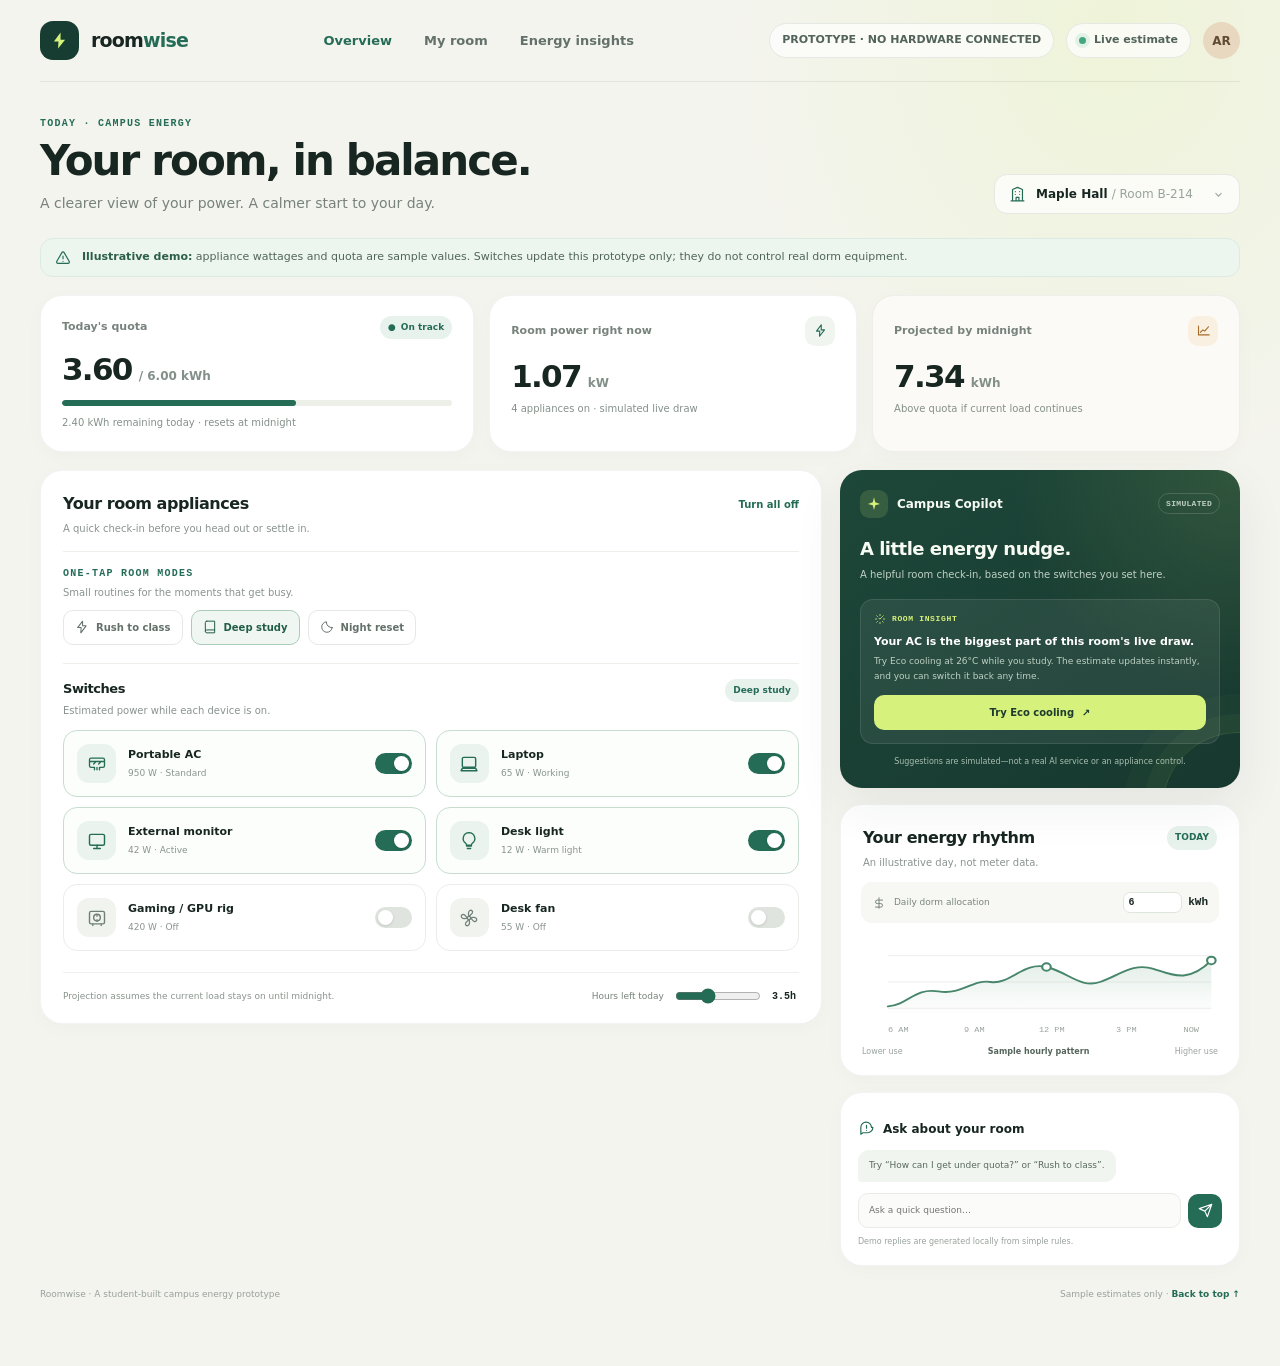
==== smart_campus.html @ ef207220 "Add Smart Campus energy prototype Co-authored-by: Copilot App <223556219+Copilot@users.noreply.githu" ====
<!doctype html>
<html lang="en">
<head>
  <meta charset="utf-8" />
  <meta name="viewport" content="width=device-width, initial-scale=1" />
  <meta name="theme-color" content="#f4f4ef" />
  <meta name="description" content="Smart Campus energy dashboard prototype for dorm power, student quotas, and rush-hour routines." />
  <title>Roomwise — Campus energy, made human</title>
  <style>
    :root {
      color-scheme: light;
      --paper: #f4f4ef;
      --surface: #fff;
      --ink: #182622;
      --muted: #74817b;
      --line: #e5e9e3;
      --green: #256c57;
      --green-dark: #173c32;
      --green-soft: #e8f2ed;
      --lime: #d7f27c;
      --amber: #c88135;
      --amber-soft: #fbf0df;
      --red: #c85348;
      --red-soft: #fbebe8;
      --blue: #477a9d;
      --shadow: 0 18px 50px rgba(27, 47, 39, .07);
      --radius: 22px;
      --font: Inter, "DM Sans", "Segoe UI", system-ui, sans-serif;
      --mono: "JetBrains Mono", "Cascadia Code", monospace;
    }

    * { box-sizing: border-box; }
    html { scroll-behavior: smooth; }
    body {
      margin: 0;
      background:
        radial-gradient(ellipse at 87% 2%, rgba(215, 242, 124, .2), transparent 25rem),
        var(--paper);
      color: var(--ink);
      font: 16px/1.5 var(--font);
      -webkit-font-smoothing: antialiased;
    }
    button, input { font: inherit; }
    button { color: inherit; }
    button:focus-visible, input:focus-visible, a:focus-visible {
      outline: 3px solid #78a98f;
      outline-offset: 3px;
    }
    .shell { max-width: 1440px; margin: auto; padding: 0 40px 64px; }
    .topbar {
      height: 82px;
      display: flex;
      align-items: center;
      justify-content: space-between;
      border-bottom: 1px solid rgba(24, 38, 34, .08);
    }
    .brand { display: flex; align-items: center; gap: 12px; text-decoration: none; color: inherit; }
    .brand-mark {
      width: 39px; height: 39px; display: grid; place-items: center;
      border-radius: 13px; color: var(--lime); background: var(--green-dark);
    }
    .brand-name { font-size: 19px; font-weight: 750; letter-spacing: -.8px; }
    .brand-name span { color: var(--green); }
    .nav-links { display: flex; gap: 32px; align-items: center; }
    .nav-links a {
      color: #64716b; text-decoration: none; font-size: 13px; font-weight: 650;
      transition: color .2s ease;
    }
    .nav-links a:hover, .nav-links a[aria-current="page"] { color: var(--green); }
    .top-actions { display: flex; align-items: center; gap: 12px; }
    .live-pill, .demo-pill {
      display: inline-flex; gap: 8px; align-items: center;
      border: 1px solid var(--line); background: rgba(255,255,255,.7);
      border-radius: 999px; padding: 8px 12px; color: #52635b;
      font-size: 11px; font-weight: 700;
    }
    .pulse { width: 7px; height: 7px; border-radius: 50%; background: #43a67e; box-shadow: 0 0 0 4px rgba(67,166,126,.13); }
    .avatar { display: grid; place-items: center; width: 37px; height: 37px; border-radius: 50%; background: #e8d8c0; color: #624a34; font-size: 12px; font-weight: 800; }

    .welcome {
      display: flex; justify-content: space-between; align-items: end;
      padding: 35px 0 24px; gap: 24px;
    }
    .eyebrow {
      margin: 0 0 8px; color: var(--green); font: 700 10px/1.3 var(--mono);
      letter-spacing: 1.25px; text-transform: uppercase;
    }
    h1 { margin: 0; font-size: clamp(29px, 3.3vw, 42px); line-height: 1.08; letter-spacing: -1.9px; font-weight: 720; }
    .welcome-copy { margin: 10px 0 0; color: #77827c; font-size: 14px; }
    .room-select {
      display: flex; align-items: center; gap: 10px;
      padding: 10px 14px; border: 1px solid var(--line); border-radius: 13px;
      background: rgba(255,255,255,.72); font-size: 12px; font-weight: 700;
    }
    .room-select svg { color: var(--green); }
    .room-select .chevron { color: #9aa49f; margin-left: 9px; }

    .notice {
      display: flex; align-items: center; gap: 11px;
      background: #edf5ef; border: 1px solid #dcebe1; border-radius: 13px;
      padding: 10px 14px; color: #50665a; font-size: 11px;
      margin-bottom: 18px;
    }
    .notice strong { color: #2b5f49; }
    .notice svg { flex: 0 0 auto; color: var(--green); }

    .metric-grid {
      display: grid; grid-template-columns: 1.18fr 1fr 1fr; gap: 15px;
      margin-bottom: 18px;
    }
    .metric {
      min-height: 157px; position: relative; overflow: hidden;
      background: var(--surface); border: 1px solid rgba(26, 48, 39, .055);
      border-radius: var(--radius); padding: 20px 21px; box-shadow: 0 4px 20px rgba(25,49,39,.025);
    }
    .metric-top { display: flex; justify-content: space-between; align-items: center; gap: 12px; }
    .metric-label { color: #78837d; font-size: 11px; font-weight: 650; }
    .metric-icon { width: 30px; height: 30px; display: grid; place-items: center; border-radius: 10px; background: #f0f5ef; color: var(--green); }
    .metric-main { display: flex; align-items: baseline; gap: 7px; margin-top: 15px; }
    .metric-value { font-size: 31px; font-weight: 720; letter-spacing: -1.7px; line-height: 1; }
    .metric-unit { color: #839089; font-size: 12px; font-weight: 600; }
    .metric-note { margin: 9px 0 0; color: #849089; font-size: 10px; }
    .budget-track { height: 6px; background: #edf0e9; border-radius: 99px; overflow: hidden; margin-top: 15px; }
    .budget-fill { height: 100%; width: 60%; background: var(--green); border-radius: inherit; transition: width .45s ease, background .3s ease; }
    .metric.is-warning .budget-fill { background: var(--amber); }
    .metric.is-danger .budget-fill { background: var(--red); }
    .metric-tag {
      display: inline-flex; align-items: center; gap: 5px;
      border-radius: 999px; padding: 5px 8px; font-size: 9px; font-weight: 750;
      color: var(--green); background: var(--green-soft);
    }
    .metric-tag.warning { color: #966125; background: var(--amber-soft); }
    .metric-tag.danger { color: #a7473d; background: var(--red-soft); }
    .metric-projection { background: #fbfaf6; }
    .metric-projection .metric-icon { color: #a66c27; background: #f9f0e2; }

    .dashboard-grid { display: grid; grid-template-columns: minmax(0, 1.72fr) minmax(310px, .88fr); gap: 18px; align-items: start; }
    .panel {
      background: var(--surface); border: 1px solid rgba(26,48,39,.055);
      border-radius: var(--radius); box-shadow: 0 4px 20px rgba(25,49,39,.025);
    }
    .panel-head { display: flex; justify-content: space-between; align-items: flex-start; gap: 18px; padding: 21px 22px 15px; }
    .panel-title { margin: 0; font-size: 16px; font-weight: 720; letter-spacing: -.45px; }
    .panel-subtitle { margin: 5px 0 0; color: #89938e; font-size: 10px; }
    .text-button {
      background: transparent; border: 0; color: var(--green); font-size: 10px;
      font-weight: 750; cursor: pointer; padding: 5px 0;
    }
    .section-rule { height: 1px; margin: 0 22px; background: #eef0ec; }

    .mode-row { display: flex; gap: 8px; overflow-x: auto; padding: 0 22px 18px; scrollbar-width: thin; }
    .mode-button {
      flex: 0 0 auto; display: inline-flex; align-items: center; gap: 7px;
      border: 1px solid var(--line); background: #fff; border-radius: 10px;
      padding: 9px 11px; color: #64716b; font-size: 10px; font-weight: 700;
      cursor: pointer; transition: .2s ease;
    }
    .mode-button:hover { border-color: #b7d1c1; color: var(--green); transform: translateY(-1px); }
    .mode-button[aria-pressed="true"] { border-color: #a9cbb8; background: #f0f7f2; color: #225d47; }
    .mode-button svg { color: currentColor; }
    .device-list { display: grid; grid-template-columns: repeat(2, minmax(0,1fr)); gap: 10px; padding: 0 22px 21px; }
    .device {
      min-width: 0; display: flex; align-items: center; gap: 12px;
      border: 1px solid #eaede8; border-radius: 14px; background: #fff;
      padding: 13px; transition: border-color .2s ease, background .2s ease;
    }
    .device[data-on="true"] { border-color: #c8ddd0; background: #fcfefb; }
    .device-icon {
      width: 39px; height: 39px; flex: 0 0 auto; display: grid; place-items: center;
      color: #708079; background: #f1f3ef; border-radius: 12px;
    }
    .device[data-on="true"] .device-icon { color: var(--green); background: #eaf3ed; }
    .device-copy { min-width: 0; flex: 1; }
    .device-name { display: block; overflow: hidden; text-overflow: ellipsis; white-space: nowrap; font-size: 11px; font-weight: 730; }
    .device-meta { display: block; margin-top: 4px; color: #8a948e; font-size: 9px; }
    .switch {
      width: 37px; height: 21px; position: relative; flex: 0 0 auto;
      border: 0; border-radius: 99px; background: #dfe4df; cursor: pointer;
      transition: background .2s ease;
    }
    .switch::after {
      content: ""; position: absolute; width: 15px; height: 15px; top: 3px; left: 3px;
      border-radius: 50%; background: white; box-shadow: 0 1px 3px #0002;
      transition: transform .2s ease;
    }
    .switch[aria-checked="true"] { background: var(--green); }
    .switch[aria-checked="true"]::after { transform: translateX(16px); }
    .switch:focus-visible { outline-offset: 4px; }
    .control-foot {
      display: flex; justify-content: space-between; align-items: center; gap: 15px;
      margin: 0 22px; padding: 13px 0 17px; border-top: 1px solid #eef0ec;
    }
    .control-foot p { margin: 0; color: #8a948e; font-size: 9px; }
    .remaining-control { display: flex; align-items: center; gap: 9px; white-space: nowrap; }
    .remaining-control label { color: #76827b; font-size: 9px; }
    input[type="range"] { width: 86px; accent-color: var(--green); }
    .hours-value { width: 27px; color: var(--ink); font: 700 10px var(--mono); }

    .side-stack { display: grid; gap: 16px; }
    .copilot {
      position: relative; overflow: hidden; padding: 20px;
      color: #f7fbf4; background:
        radial-gradient(circle at 100% 0%, rgba(215,242,124,.12), transparent 45%),
        linear-gradient(145deg, #1d4739, #17382f);
      border-radius: var(--radius); box-shadow: var(--shadow);
    }
    .copilot::after {
      content: ""; position: absolute; width: 150px; height: 150px; right: -74px; bottom: -96px;
      border: 1px solid rgba(215,242,124,.15); border-radius: 50%;
      box-shadow: 0 0 0 18px rgba(215,242,124,.035), 0 0 0 38px rgba(215,242,124,.025);
      pointer-events: none;
    }
    .copilot-top { display: flex; align-items: center; justify-content: space-between; gap: 12px; }
    .copilot-brand { display: flex; align-items: center; gap: 9px; font-size: 12px; font-weight: 750; }
    .copilot-star { width: 28px; height: 28px; display: grid; place-items: center; border-radius: 9px; background: rgba(215,242,124,.14); color: var(--lime); }
    .sim-tag { padding: 5px 7px; border: 1px solid rgba(255,255,255,.15); border-radius: 999px; color: #c0d0c4; font: 650 8px var(--mono); letter-spacing: .3px; }
    .copilot h2 { margin: 20px 0 7px; font-size: 18px; line-height: 1.25; letter-spacing: -.5px; }
    .copilot-copy { margin: 0; color: #c1d0c6; font-size: 10px; line-height: 1.65; }
    .insight-card {
      position: relative; margin-top: 15px; padding: 13px;
      border: 1px solid rgba(255,255,255,.1); border-radius: 13px;
      background: rgba(255,255,255,.065);
    }
    .insight-label { display: flex; align-items: center; gap: 6px; color: var(--lime); font: 700 8px var(--mono); letter-spacing: .65px; text-transform: uppercase; }
    .insight-card h3 { margin: 9px 0 5px; color: #fff; font-size: 11px; line-height: 1.4; }
    .insight-card p { margin: 0; color: #bed0c4; font-size: 9px; line-height: 1.6; }
    .apply-button {
      width: 100%; display: flex; justify-content: center; align-items: center; gap: 8px;
      margin-top: 12px; padding: 10px 12px; border: 0; border-radius: 10px;
      background: var(--lime); color: #1d3b2e; font-size: 10px; font-weight: 800;
      cursor: pointer; transition: transform .2s ease, background .2s ease;
    }
    .apply-button:hover { transform: translateY(-1px); background: #e2fb91; }
    .apply-button:disabled { cursor: default; opacity: .7; transform: none; }
    .copilot-foot { margin: 12px 0 0; color: #a8beb0; font-size: 8px; text-align: center; }

    .quota-panel { padding-bottom: 17px; }
    .quota-head { padding-bottom: 12px; }
    .quota-set {
      display: flex; align-items: center; gap: 8px;
      margin: 0 20px 14px; padding: 10px 11px; border-radius: 11px;
      background: #f7f8f4; color: #78847d; font-size: 9px;
    }
    .quota-set strong { margin-left: auto; color: var(--ink); font: 700 11px var(--mono); }
    .quota-set input { width: 59px; border: 1px solid #dfe6dc; border-radius: 7px; padding: 4px 5px; font: 700 10px var(--mono); color: var(--ink); }
    .chart-wrap { padding: 0 17px; }
    .chart {
      width: 100%; height: 105px; display: block; overflow: visible;
    }
    .chart-label { fill: #98a29c; font: 8px var(--mono); }
    .chart-grid { stroke: #edf0eb; stroke-width: 1; }
    .chart-area { fill: url(#areaFill); }
    .chart-line { fill: none; stroke: #47866b; stroke-width: 2; stroke-linecap: round; stroke-linejoin: round; }
    .chart-point { fill: #fff; stroke: #47866b; stroke-width: 2; }
    .chart-caption { display: flex; justify-content: space-between; padding: 4px 4px 0; color: #9aa39e; font-size: 8px; }
    .chart-caption strong { color: #56665d; font-weight: 700; }

    .copilot-chat { padding: 17px; }
    .chat-title { display: flex; align-items: center; gap: 8px; margin-bottom: 12px; font-size: 12px; font-weight: 730; }
    .chat-title svg { color: var(--green); }
    .chat-log { display: grid; gap: 8px; max-height: 150px; overflow-y: auto; }
    .chat-message { max-width: 92%; padding: 9px 11px; border-radius: 11px; font-size: 9px; line-height: 1.55; }
    .chat-message.assistant { justify-self: start; color: #586860; background: #f1f5ef; border-bottom-left-radius: 4px; }
    .chat-message.user { justify-self: end; color: #fff; background: #356e59; border-bottom-right-radius: 4px; }
    .chat-form { display: flex; align-items: center; gap: 7px; margin-top: 11px; }
    .chat-form input {
      width: 100%; min-width: 0; border: 1px solid #e8ece6; border-radius: 10px;
      padding: 10px; background: #fbfcfa; color: var(--ink); font-size: 9px;
    }
    .chat-form button {
      width: 34px; height: 34px; flex: 0 0 auto; display: grid; place-items: center;
      border: 0; border-radius: 10px; color: #fff; background: var(--green); cursor: pointer;
    }
    .chat-disclaimer { margin: 8px 0 0; color: #98a29b; font-size: 8px; }
    .toast {
      position: fixed; z-index: 20; left: 50%; bottom: 24px; transform: translate(-50%, 18px);
      padding: 11px 16px; border: 1px solid rgba(255,255,255,.12); border-radius: 12px;
      color: #fff; background: #1d3f33; box-shadow: var(--shadow); font-size: 11px;
      opacity: 0; pointer-events: none; transition: .25s ease;
    }
    .toast.show { transform: translate(-50%, 0); opacity: 1; }
    .sr-only { position: absolute; width: 1px; height: 1px; padding: 0; margin: -1px; overflow: hidden; clip: rect(0,0,0,0); white-space: nowrap; border: 0; }
    footer { display: flex; justify-content: space-between; gap: 16px; margin-top: 22px; color: #98a19b; font-size: 9px; }
    footer a { color: var(--green); font-weight: 700; text-decoration: none; }

    @media (max-width: 1000px) {
      .shell { padding: 0 24px 48px; }
      .dashboard-grid { grid-template-columns: minmax(0,1.3fr) minmax(290px,.9fr); }
      .device-list { grid-template-columns: 1fr; }
    }
    @media (max-width: 760px) {
      .shell { padding: 0 16px 36px; }
      .topbar { height: 68px; }
      .nav-links { display: none; }
      .demo-pill { display: none; }
      .welcome { align-items: flex-start; flex-direction: column; padding: 27px 0 20px; }
      h1 { font-size: 33px; }
      .metric-grid { grid-template-columns: 1fr 1fr; gap: 10px; }
      .metric { min-height: 137px; padding: 16px; border-radius: 17px; }
      .metric:first-child { grid-column: 1 / -1; }
      .dashboard-grid { grid-template-columns: 1fr; }
      .device-list { grid-template-columns: repeat(2, minmax(0,1fr)); padding: 0 15px 16px; }
      .panel-head { padding: 18px 16px 12px; }
      .mode-row { padding: 0 15px 15px; }
      .section-rule { margin: 0 16px; }
      .control-foot { margin: 0 16px; align-items: flex-start; flex-direction: column; }
      .copilot { padding: 18px; }
    }
    @media (max-width: 410px) {
      .device-list { grid-template-columns: 1fr; }
      .metric-value { font-size: 28px; }
      .top-actions { gap: 8px; }
      .live-pill { padding: 7px 9px; font-size: 9px; }
    }
    @media (prefers-reduced-motion: reduce) {
      *, *::before, *::after { scroll-behavior: auto !important; animation-duration: .01ms !important; transition-duration: .01ms !important; }
    }
  </style>
</head>
<body>
  <div class="shell">
    <header class="topbar">
      <a class="brand" href="#overview" aria-label="Roomwise home">
        <span class="brand-mark" aria-hidden="true">
          <svg width="21" height="21" viewBox="0 0 24 24" fill="none"><path d="M13.2 2.8 5.6 13h5.2l-.4 8.2L18.4 11h-5.2l0-8.2Z" fill="currentColor"/></svg>
        </span>
        <span class="brand-name">room<span>wise</span></span>
      </a>
      <nav class="nav-links" aria-label="Main navigation">
        <a href="#overview" aria-current="page">Overview</a>
        <a href="#appliances">My room</a>
        <a href="#insights">Energy insights</a>
      </nav>
      <div class="top-actions">
        <span class="demo-pill">PROTOTYPE · NO HARDWARE CONNECTED</span>
        <span class="live-pill"><span class="pulse" aria-hidden="true"></span> Live estimate</span>
        <span class="avatar" aria-label="Arindam Ruidas">AR</span>
      </div>
    </header>

    <main id="overview">
      <section class="welcome" aria-labelledby="welcome-title">
        <div>
          <p class="eyebrow"><span id="currentDate">TODAY</span> · CAMPUS ENERGY</p>
          <h1 id="welcome-title">Your room, in balance.</h1>
          <p class="welcome-copy">A clearer view of your power. A calmer start to your day.</p>
        </div>
        <div class="room-select" aria-label="Selected room: Maple Hall, room B-214">
          <svg width="17" height="17" viewBox="0 0 24 24" fill="none" aria-hidden="true"><path d="M3 21h18M5 21V5l7-3 7 3v16M9 8h.01M15 8h.01M9 12h.01M15 12h.01M10 21v-5h4v5" stroke="currentColor" stroke-width="1.7" stroke-linecap="round" stroke-linejoin="round"/></svg>
          <span>Maple Hall <span style="color:#99a39d;font-weight:500">/ Room B-214</span></span>
          <svg class="chevron" width="13" height="13" viewBox="0 0 24 24" fill="none" aria-hidden="true"><path d="m7 10 5 5 5-5" stroke="currentColor" stroke-width="2" stroke-linecap="round"/></svg>
        </div>
      </section>

      <div class="notice" role="note">
        <svg width="16" height="16" viewBox="0 0 24 24" fill="none" aria-hidden="true"><path d="M12 9v4m0 4h.01M10.3 3.9 2.6 17.2A2 2 0 0 0 4.3 20h15.4a2 2 0 0 0 1.7-2.8L13.7 3.9a2 2 0 0 0-3.4 0Z" stroke="currentColor" stroke-width="1.8" stroke-linecap="round" stroke-linejoin="round"/></svg>
        <span><strong>Illustrative demo:</strong> appliance wattages and quota are sample values. Switches update this prototype only; they do not control real dorm equipment.</span>
      </div>

      <section class="metric-grid" aria-label="Today's energy summary">
        <article class="metric" id="budgetMetric">
          <div class="metric-top">
            <span class="metric-label">Today's quota</span>
            <span class="metric-tag" id="quotaStatus"><span aria-hidden="true">●</span> On track</span>
          </div>
          <div class="metric-main">
            <span class="metric-value" id="usedValue">3.60</span>
            <span class="metric-unit">/ <span id="quotaValue">6.00</span> kWh</span>
          </div>
          <div class="budget-track" role="progressbar" id="budgetProgress" aria-label="Daily quota used" aria-valuemin="0" aria-valuemax="100" aria-valuenow="60">
            <div class="budget-fill" id="budgetFill"></div>
          </div>
          <p class="metric-note"><span id="remainingValue">2.40</span> kWh remaining today · resets at midnight</p>
        </article>
        <article class="metric">
          <div class="metric-top">
            <span class="metric-label">Room power right now</span>
            <span class="metric-icon" aria-hidden="true"><svg width="15" height="15" viewBox="0 0 24 24" fill="none"><path d="M13.2 2.8 5.6 13h5.2l-.4 8.2L18.4 11h-5.2l0-8.2Z" stroke="currentColor" stroke-width="1.8" stroke-linejoin="round"/></svg></span>
          </div>
          <div class="metric-main"><span class="metric-value" id="liveValue">1.07</span><span class="metric-unit">kW</span></div>
          <p class="metric-note"><span id="activeCount">4</span> appliances on · simulated live draw</p>
        </article>
        <article class="metric metric-projection">
          <div class="metric-top">
            <span class="metric-label">Projected by midnight</span>
            <span class="metric-icon" aria-hidden="true"><svg width="15" height="15" viewBox="0 0 24 24" fill="none"><path d="M4 19V5m0 14h17M7 15l4-4 3 2 6-7" stroke="currentColor" stroke-width="1.8" stroke-linecap="round" stroke-linejoin="round"/></svg></span>
          </div>
          <div class="metric-main"><span class="metric-value" id="projectedValue">7.34</span><span class="metric-unit">kWh</span></div>
          <p class="metric-note"><span id="projectionMessage">Above quota if current load continues</span></p>
        </article>
      </section>

      <div class="dashboard-grid">
        <section class="panel" id="appliances" aria-labelledby="appliances-title">
          <div class="panel-head">
            <div>
              <h2 class="panel-title" id="appliances-title">Your room appliances</h2>
              <p class="panel-subtitle">A quick check-in before you head out or settle in.</p>
            </div>
            <button class="text-button" id="allOffButton" type="button">Turn all off</button>
          </div>
          <div class="section-rule"></div>
          <div class="panel-head" style="padding-top:15px;padding-bottom:10px">
            <div>
              <p class="eyebrow" style="margin:0">ONE-TAP ROOM MODES</p>
              <p class="panel-subtitle">Small routines for the moments that get busy.</p>
            </div>
          </div>
          <div class="mode-row" role="group" aria-label="Room energy modes">
            <button class="mode-button" type="button" data-mode="rush" aria-pressed="false">
              <svg width="14" height="14" viewBox="0 0 24 24" fill="none" aria-hidden="true"><path d="M13 2 4.5 13h6l-.5 9 9-12h-6l0-8Z" stroke="currentColor" stroke-width="1.8" stroke-linejoin="round"/></svg>
              Rush to class
            </button>
            <button class="mode-button" type="button" data-mode="study" aria-pressed="true">
              <svg width="14" height="14" viewBox="0 0 24 24" fill="none" aria-hidden="true"><path d="M4 19.5A2.5 2.5 0 0 1 6.5 17H20M6.5 2H20v20H6.5A2.5 2.5 0 0 1 4 19.5v-15A2.5 2.5 0 0 1 6.5 2Z" stroke="currentColor" stroke-width="1.7" stroke-linecap="round" stroke-linejoin="round"/></svg>
              Deep study
            </button>
            <button class="mode-button" type="button" data-mode="night" aria-pressed="false">
              <svg width="14" height="14" viewBox="0 0 24 24" fill="none" aria-hidden="true"><path d="M20.9 13A9 9 0 0 1 11 3.1 9 9 0 1 0 20.9 13Z" stroke="currentColor" stroke-width="1.7" stroke-linecap="round" stroke-linejoin="round"/></svg>
              Night reset
            </button>
          </div>
          <div class="section-rule"></div>
          <div class="panel-head" style="padding-top:15px;padding-bottom:12px">
            <div>
              <h3 class="panel-title" style="font-size:13px">Switches</h3>
              <p class="panel-subtitle">Estimated power while each device is on.</p>
            </div>
            <span class="metric-tag" id="modeStatus">Deep study</span>
          </div>
          <div class="device-list" id="deviceList" aria-label="Room appliance switches">
            <article class="device" data-device="ac" data-on="true">
              <span class="device-icon" aria-hidden="true"><svg width="20" height="20" viewBox="0 0 24 24" fill="none"><path d="M3 9h18M5 5h14a2 2 0 0 1 2 2v7a2 2 0 0 1-2 2h-4v3M5 5a2 2 0 0 0-2 2v7a2 2 0 0 0 2 2h4v3m3-3v3m-4-7 2-2m4 2 2-2" stroke="currentColor" stroke-width="1.6" stroke-linecap="round" stroke-linejoin="round"/></svg></span>
              <span class="device-copy"><span class="device-name">Portable AC</span><span class="device-meta"><span class="device-watts">950</span> W · <span class="device-setting">Standard</span></span></span>
              <button class="switch" type="button" role="switch" aria-checked="true" aria-label="Portable AC"></button>
            </article>
            <article class="device" data-device="laptop" data-on="true">
              <span class="device-icon" aria-hidden="true"><svg width="20" height="20" viewBox="0 0 24 24" fill="none"><rect x="4" y="4" width="16" height="12" rx="1.7" stroke="currentColor" stroke-width="1.7"/><path d="M2.5 20h19l-1.6-3H4.1l-1.6 3Z" stroke="currentColor" stroke-width="1.7" stroke-linejoin="round"/></svg></span>
              <span class="device-copy"><span class="device-name">Laptop</span><span class="device-meta"><span class="device-watts">65</span> W · Working</span></span>
              <button class="switch" type="button" role="switch" aria-checked="true" aria-label="Laptop"></button>
            </article>
            <article class="device" data-device="monitor" data-on="true">
              <span class="device-icon" aria-hidden="true"><svg width="20" height="20" viewBox="0 0 24 24" fill="none"><rect x="3" y="4" width="18" height="13" rx="1.8" stroke="currentColor" stroke-width="1.7"/><path d="M8 21h8m-4-4v4" stroke="currentColor" stroke-width="1.7" stroke-linecap="round"/></svg></span>
              <span class="device-copy"><span class="device-name">External monitor</span><span class="device-meta"><span class="device-watts">42</span> W · Active</span></span>
              <button class="switch" type="button" role="switch" aria-checked="true" aria-label="External monitor"></button>
            </article>
            <article class="device" data-device="lamp" data-on="true">
              <span class="device-icon" aria-hidden="true"><svg width="20" height="20" viewBox="0 0 24 24" fill="none"><path d="M9 18h6m-5 3h4m-2-19a7 7 0 0 0-4 12.7c.7.5 1 1.2 1 2.3h6c0-1.1.3-1.8 1-2.3A7 7 0 0 0 12 2Z" stroke="currentColor" stroke-width="1.6" stroke-linecap="round" stroke-linejoin="round"/></svg></span>
              <span class="device-copy"><span class="device-name">Desk light</span><span class="device-meta"><span class="device-watts">12</span> W · Warm light</span></span>
              <button class="switch" type="button" role="switch" aria-checked="true" aria-label="Desk light"></button>
            </article>
            <article class="device" data-device="gpu" data-on="false">
              <span class="device-icon" aria-hidden="true"><svg width="20" height="20" viewBox="0 0 24 24" fill="none"><rect x="3" y="4" width="18" height="15" rx="2" stroke="currentColor" stroke-width="1.7"/><circle cx="12" cy="11.5" r="4" stroke="currentColor" stroke-width="1.7"/><path d="M7 19v2m10-2v2m-5-13v2m0 4v2" stroke="currentColor" stroke-width="1.6" stroke-linecap="round"/></svg></span>
              <span class="device-copy"><span class="device-name">Gaming / GPU rig</span><span class="device-meta"><span class="device-watts">420</span> W · Standby</span></span>
              <button class="switch" type="button" role="switch" aria-checked="false" aria-label="Gaming and GPU rig"></button>
            </article>
            <article class="device" data-device="fan" data-on="false">
              <span class="device-icon" aria-hidden="true"><svg width="20" height="20" viewBox="0 0 24 24" fill="none"><circle cx="12" cy="12" r="2" stroke="currentColor" stroke-width="1.6"/><path d="M12 10c-1-2-1-6 1-7 2-1 4 1 3 3-1 2-3 3-4 4Zm2 2c2-1 6-1 7 1 1 2-1 4-3 3-2-1-3-3-4-4Zm-2 2c1 2 1 6-1 7-2 1-4-1-3-3 1-2 3-3 4-4Zm-2-2c-2 1-6 1-7-1-1-2 1-4 3-3 2 1 3 3 4 4Z" stroke="currentColor" stroke-width="1.5" stroke-linejoin="round"/></svg></span>
              <span class="device-copy"><span class="device-name">Desk fan</span><span class="device-meta"><span class="device-watts">55</span> W · Off</span></span>
              <button class="switch" type="button" role="switch" aria-checked="false" aria-label="Desk fan"></button>
            </article>
          </div>
          <div class="control-foot">
            <p>Projection assumes the current load stays on until midnight.</p>
            <div class="remaining-control">
              <label for="hoursLeft">Hours left today</label>
              <input id="hoursLeft" type="range" min="1" max="8" step=".5" value="3.5" />
              <span class="hours-value"><span id="hoursValue">3.5</span>h</span>
            </div>
          </div>
        </section>

        <aside class="side-stack" id="insights" aria-label="Energy insights and campus copilot">
          <section class="copilot" aria-labelledby="copilot-title">
            <div class="copilot-top">
              <div class="copilot-brand"><span class="copilot-star" aria-hidden="true"><svg width="16" height="16" viewBox="0 0 24 24" fill="none"><path d="m12 2 1.8 7.2L21 12l-7.2 1.8L12 21l-1.8-7.2L3 12l7.2-2.8L12 2Z" fill="currentColor"/></svg></span> Campus Copilot</div>
              <span class="sim-tag">SIMULATED</span>
            </div>
            <h2 id="copilot-title">A little energy nudge.</h2>
            <p class="copilot-copy">A helpful room check-in, based on the switches you set here.</p>
            <div class="insight-card" aria-live="polite">
              <span class="insight-label"><svg width="12" height="12" viewBox="0 0 24 24" fill="none" aria-hidden="true"><path d="M12 3v2m0 14v2m9-9h-2M5 12H3m15.4-6.4-1.4 1.4M7 17l-1.4 1.4m12.8 0L17 17M7 7 5.6 5.6M15 9l-3 3-2-1" stroke="currentColor" stroke-width="1.7" stroke-linecap="round" stroke-linejoin="round"/></svg> ROOM INSIGHT</span>
              <h3 id="insightTitle">Your AC is the biggest part of this room's live draw.</h3>
              <p id="insightCopy">Try Eco cooling at 26°C while you study. The estimate updates instantly, and you can switch it back any time.</p>
              <button class="apply-button" id="ecoButton" type="button">
                Try Eco cooling <span aria-hidden="true">↗</span>
              </button>
            </div>
            <p class="copilot-foot">Suggestions are simulated—not a real AI service or an appliance control.</p>
          </section>

          <section class="panel quota-panel" aria-labelledby="quota-title">
            <div class="panel-head quota-head">
              <div>
                <h2 class="panel-title" id="quota-title">Your energy rhythm</h2>
                <p class="panel-subtitle">An illustrative day, not meter data.</p>
              </div>
              <span class="metric-tag">TODAY</span>
            </div>
            <div class="quota-set">
              <svg width="14" height="14" viewBox="0 0 24 24" fill="none" aria-hidden="true"><path d="M12 3v18m6-14H9a3 3 0 1 0 0 6h6a3 3 0 1 1 0 6H6" stroke="currentColor" stroke-width="1.7" stroke-linecap="round"/></svg>
              Daily dorm allocation
              <strong><input id="quotaInput" aria-label="Daily quota in kilowatt hours" type="number" min="1" max="30" step=".5" value="6" /> kWh</strong>
            </div>
            <div class="chart-wrap">
              <svg class="chart" viewBox="0 0 340 112" role="img" aria-labelledby="chartTitle chartDesc" preserveAspectRatio="none">
                <title id="chartTitle">Illustrative energy use throughout today</title>
                <desc id="chartDesc">A sample line chart of hourly campus room energy use.</desc>
                <defs><linearGradient id="areaFill" x1="0" x2="0" y1="0" y2="1"><stop offset="0" stop-color="#73a88a" stop-opacity=".2"/><stop offset="1" stop-color="#73a88a" stop-opacity="0"/></linearGradient></defs>
                <path class="chart-grid" d="M28 20H330M28 48H330M28 76H330" />
                <path class="chart-area" d="M28 74 C48 72 52 54 75 58 S106 45 124 48 S155 26 176 32 S208 55 226 48 S257 27 276 34 S309 49 330 25 V82 H28Z" />
                <path class="chart-line" d="M28 74 C48 72 52 54 75 58 S106 45 124 48 S155 26 176 32 S208 55 226 48 S257 27 276 34 S309 49 330 25" />
                <circle class="chart-point" cx="176" cy="32" r="4"/><circle class="chart-point" cx="330" cy="25" r="4"/>
                <text class="chart-label" x="28" y="101">6 AM</text><text class="chart-label" x="99" y="101">9 AM</text><text class="chart-label" x="169" y="101">12 PM</text><text class="chart-label" x="241" y="101">3 PM</text><text class="chart-label" x="304" y="101">NOW</text>
              </svg>
              <div class="chart-caption"><span>Lower use</span><strong>Sample hourly pattern</strong><span>Higher use</span></div>
            </div>
          </section>

          <section class="panel copilot-chat" aria-labelledby="chat-title">
            <h2 class="chat-title" id="chat-title">
              <svg width="17" height="17" viewBox="0 0 24 24" fill="none" aria-hidden="true"><path d="M20 11.5a7.5 7.5 0 0 1-7.5 7.5H6l-3 2v-9.5a7.5 7.5 0 1 1 15 0Zm-9-3v4m0 3h.01" transform="translate(1 -1)" stroke="currentColor" stroke-width="1.7" stroke-linecap="round" stroke-linejoin="round"/></svg>
              Ask about your room
            </h2>
            <div class="chat-log" id="chatLog" aria-live="polite" aria-label="Copilot conversation">
              <div class="chat-message assistant">Try “How can I get under quota?” or “Rush to class”.</div>
            </div>
            <form class="chat-form" id="chatForm">
              <label class="sr-only" for="chatInput">Ask a question about room energy</label>
              <input id="chatInput" type="text" maxlength="160" placeholder="Ask a quick question…" autocomplete="off" />
              <button type="submit" aria-label="Send question"><svg width="15" height="15" viewBox="0 0 24 24" fill="none" aria-hidden="true"><path d="m22 2-7 20-4-9-9-4 20-7ZM22 2 11 13" stroke="currentColor" stroke-width="1.8" stroke-linecap="round" stroke-linejoin="round"/></svg></button>
            </form>
            <p class="chat-disclaimer">Demo replies are generated locally from simple rules.</p>
          </section>
        </aside>
      </div>
    </main>
    <footer>
      <span>Roomwise · A student-built campus energy prototype</span>
      <span>Sample estimates only · <a href="#overview">Back to top ↑</a></span>
    </footer>
  </div>
  <div class="toast" id="toast" role="status" aria-live="polite"></div>

  <script>
    (() => {
      "use strict";

      const devices = {
        ac: { watts: 950, ecoWatts: 550, on: true, setting: "Standard", label: "Portable AC" },
        laptop: { watts: 65, on: true, label: "Laptop" },
        monitor: { watts: 42, on: true, label: "External monitor" },
        lamp: { watts: 12, on: true, label: "Desk light" },
        gpu: { watts: 420, on: false, label: "Gaming / GPU rig" },
        fan: { watts: 55, on: false, label: "Desk fan" }
      };
      const usedToday = 3.6;
      const $ = (selector) => document.querySelector(selector);
      const deviceElements = [...document.querySelectorAll(".device")];
      const modeButtons = [...document.querySelectorAll("[data-mode]")];
      const hoursSlider = $("#hoursLeft");
      const quotaInput = $("#quotaInput");
      let ecoMode = false;
      let activeMode = "study";
      let toastTimer;

      const format = (number) => number.toFixed(2);
      const liveWatts = () => Object.values(devices).reduce(
        (sum, device) => sum + (device.on ? (device.ecoWatts && ecoMode ? device.ecoWatts : device.watts) : 0),
        0
      );

      function announce(message) {
        const toast = $("#toast");
        toast.textContent = message;
        toast.classList.add("show");
        clearTimeout(toastTimer);
        toastTimer = setTimeout(() => toast.classList.remove("show"), 2300);
      }

      function updateInsight(loadWatts, quota, projected) {
        const ac = devices.ac;
        const highest = Object.values(devices)
          .filter((device) => device.on)
          .sort((a, b) => b.watts - a.watts)[0];
        const title = $("#insightTitle");
        const copy = $("#insightCopy");
        const button = $("#ecoButton");
        if (ac.on && !ecoMode) {
          title.textContent = "Your AC is the biggest part of this room's live draw.";
          copy.textContent = "Try Eco cooling at 26°C while you study. The estimate updates instantly, and you can switch it back any time.";
          button.hidden = false;
          button.disabled = false;
          button.innerHTML = 'Try Eco cooling <span aria-hidden="true">↗</span>';
        } else if (projected > quota) {
          title.textContent = "Your forecast is above today's sample allocation.";
          copy.textContent = highest
            ? `${highest.label} is using the most power right now. Try a room mode or switch off anything you're not using.`
            : "Your past usage is already above the sample allocation. The switches can reduce new use, but can't undo energy already used.";
          button.hidden = false;
          button.disabled = false;
          button.innerHTML = 'Try Rush to class <span aria-hidden="true">↗</span>';
        } else {
          title.textContent = "Your room forecast is within today's sample allocation.";
          copy.textContent = "Nice balance. Check in before you leave, and switch off anything you won't need.";
          button.hidden = false;
          button.disabled = false;
          button.innerHTML = 'Set Rush to class <span aria-hidden="true">↗</span>';
        }
        $("#projectionMessage").textContent = projected > quota
          ? "Above quota if current load continues"
          : "Within today's sample quota";
      }

      function updateDashboard() {
        const quota = Math.min(30, Math.max(1, Number(quotaInput.value) || 6));
        const watts = liveWatts();
        const loadKw = watts / 1000;
        const hours = Number(hoursSlider.value);
        const projected = usedToday + loadKw * hours;
        const percent = (usedToday / quota) * 100;
        const fill = $("#budgetFill");
        const metric = $("#budgetMetric");
        const status = $("#quotaStatus");
        const usedPercent = Math.min(100, percent);

        $("#usedValue").textContent = format(usedToday);
        $("#quotaValue").textContent = format(quota);
        $("#remainingValue").textContent = format(Math.max(0, quota - usedToday));
        $("#liveValue").textContent = (loadKw).toFixed(2);
        $("#activeCount").textContent = Object.values(devices).filter((device) => device.on).length;
        $("#projectedValue").textContent = format(projected);
        $("#hoursValue").textContent = hours.toFixed(1);
        fill.style.width = `${usedPercent}%`;
        $("#budgetProgress").setAttribute("aria-valuenow", format(usedToday));
        $("#budgetProgress").setAttribute("aria-valuemax", format(quota));
        metric.classList.toggle("is-warning", percent >= 75 && percent < 95);
        metric.classList.toggle("is-danger", percent >= 95);
        status.className = "metric-tag" + (percent >= 95 ? " danger" : percent >= 75 ? " warning" : "");
        status.innerHTML = percent >= 95
          ? '<span aria-hidden="true">●</span> Nearly used'
          : percent >= 75
            ? '<span aria-hidden="true">●</span> Watch usage'
            : '<span aria-hidden="true">●</span> On track';

        for (const element of deviceElements) {
          const key = element.dataset.device;
          const device = devices[key];
          const wattsElement = element.querySelector(".device-watts");
          const settingElement = element.querySelector(".device-setting");
          const switchButton = element.querySelector(".switch");
          element.dataset.on = String(device.on);
          switchButton.setAttribute("aria-checked", String(device.on));
          const currentWatts = device.ecoWatts && ecoMode ? device.ecoWatts : device.watts;
          wattsElement.textContent = currentWatts;
          const meta = element.querySelector(".device-meta");
          if (key === "ac") meta.innerHTML = `<span class="device-watts">${currentWatts}</span> W · <span class="device-setting">${device.on ? device.setting : "Off"}</span>`;
          else meta.innerHTML = `<span class="device-watts">${device.watts}</span> W · ${device.on ? (key === "laptop" ? "Working" : key === "lamp" ? "Warm light" : "Active") : "Off"}`;
        }
        updateInsight(watts, quota, projected);
      }

      function setMode(mode) {
        activeMode = mode;
        if (mode === "rush") {
          Object.values(devices).forEach((device) => { device.on = false; });
          ecoMode = false;
          $("#modeStatus").textContent = "Rush to class";
          announce("Rush to class mode set — all demo switches are off.");
        } else if (mode === "study") {
          Object.assign(devices, {
            ac: { ...devices.ac, on: true, setting: "Eco · 26°C" },
            laptop: { ...devices.laptop, on: true },
            monitor: { ...devices.monitor, on: true },
            lamp: { ...devices.lamp, on: true },
            gpu: { ...devices.gpu, on: false },
            fan: { ...devices.fan, on: false }
          });
          ecoMode = true;
          $("#modeStatus").textContent = "Deep study · Eco";
          announce("Deep study mode set with Eco cooling.");
        } else {
          Object.assign(devices, {
            ac: { ...devices.ac, on: true, setting: "Eco · 26°C" },
            laptop: { ...devices.laptop, on: false },
            monitor: { ...devices.monitor, on: false },
            lamp: { ...devices.lamp, on: false },
            gpu: { ...devices.gpu, on: false },
            fan: { ...devices.fan, on: false }
          });
          ecoMode = true;
          $("#modeStatus").textContent = "Night reset · Eco";
          announce("Night reset mode set — unused desk devices are off.");
        }
        modeButtons.forEach((button) => button.setAttribute("aria-pressed", String(button.dataset.mode === mode)));
        updateDashboard();
      }

      deviceElements.forEach((element) => {
        const button = element.querySelector(".switch");
        button.addEventListener("click", () => {
          const key = element.dataset.device;
          devices[key].on = !devices[key].on;
          if (key === "ac" && !devices.ac.on) ecoMode = false;
          activeMode = "custom";
          $("#modeStatus").textContent = "Custom setup";
          modeButtons.forEach((modeButton) => modeButton.setAttribute("aria-pressed", "false"));
          updateDashboard();
        });
      });

      modeButtons.forEach((button) => {
        button.addEventListener("click", () => setMode(button.dataset.mode));
      });

      $("#allOffButton").addEventListener("click", () => setMode("rush"));
      hoursSlider.addEventListener("input", updateDashboard);
      quotaInput.addEventListener("input", updateDashboard);

      $("#ecoButton").addEventListener("click", () => {
        if (devices.ac.on && !ecoMode) {
          ecoMode = true;
          devices.ac.setting = "Eco · 26°C";
          $("#modeStatus").textContent = "Custom setup · Eco";
          activeMode = "custom";
          modeButtons.forEach((button) => button.setAttribute("aria-pressed", "false"));
          updateDashboard();
          announce("Eco cooling applied to the demo estimate.");
        } else {
          setMode("rush");
        }
      });

      const chatForm = $("#chatForm");
      const chatInput = $("#chatInput");
      const chatLog = $("#chatLog");
      function addMessage(text, kind) {
        const message = document.createElement("div");
        message.className = `chat-message ${kind}`;
        message.textContent = text;
        chatLog.append(message);
        chatLog.scrollTop = chatLog.scrollHeight;
      }
      function localReply(question) {
        const q = question.toLowerCase();
        const quota = Math.min(30, Math.max(1, Number(quotaInput.value) || 6));
        const forecast = usedToday + liveWatts() / 1000 * Number(hoursSlider.value);
        if (q.includes("rush") || q.includes("class") || q.includes("leave")) {
          setMode("rush");
          return "Rush to class is set. Every demo switch is off—please check actual appliances before leaving.";
        }
        if (q.includes("study") || q.includes("mode")) {
          setMode("study");
          return "Deep study is set: laptop, monitor, desk light, and Eco AC. The GPU rig stays off.";
        }
        if (q.includes("quota") || q.includes("under") || q.includes("save")) {
          if (devices.ac.on && !ecoMode) {
            ecoMode = true;
            devices.ac.setting = "Eco · 26°C";
            $("#modeStatus").textContent = "Custom setup · Eco";
            modeButtons.forEach((button) => button.setAttribute("aria-pressed", "false"));
            $("#currentDate").textContent = new Intl.DateTimeFormat("en-US", {
              weekday: "long",
              month: "long",
              day: "numeric"
            }).format(new Date()).toUpperCase();
            updateDashboard();
            return `Eco cooling lowers this sample's estimated room draw. Forecast: ${format(usedToday + liveWatts() / 1000 * Number(hoursSlider.value))} of ${format(quota)} kWh.`;
          }
          return forecast <= quota
            ? `The current sample forecast is ${format(forecast)} of ${format(quota)} kWh. Keep unused devices off.`
            : `The sample forecast is ${format(forecast)} kWh, above the ${format(quota)} kWh allocation. Try Rush to class when you leave, or turn off unused devices.`;
        }
        const largest = Object.values(devices).filter((device) => device.on).sort((a, b) => b.watts - a.watts)[0];
        return largest
          ? `${largest.label} is the largest active sample load. Switch it off when it isn't needed; this prototype only updates estimates.`
          : "Everything is off in this prototype. Check your real room before heading out.";
      }
      chatForm.addEventListener("submit", (event) => {
        event.preventDefault();
        const question = chatInput.value.trim();
        if (!question) return;
        addMessage(question, "user");
        chatInput.value = "";
        const reply = localReply(question);
        setTimeout(() => addMessage(reply, "assistant"), 220);
      });

      updateDashboard();
    })();
  </script>
</body>
</html>
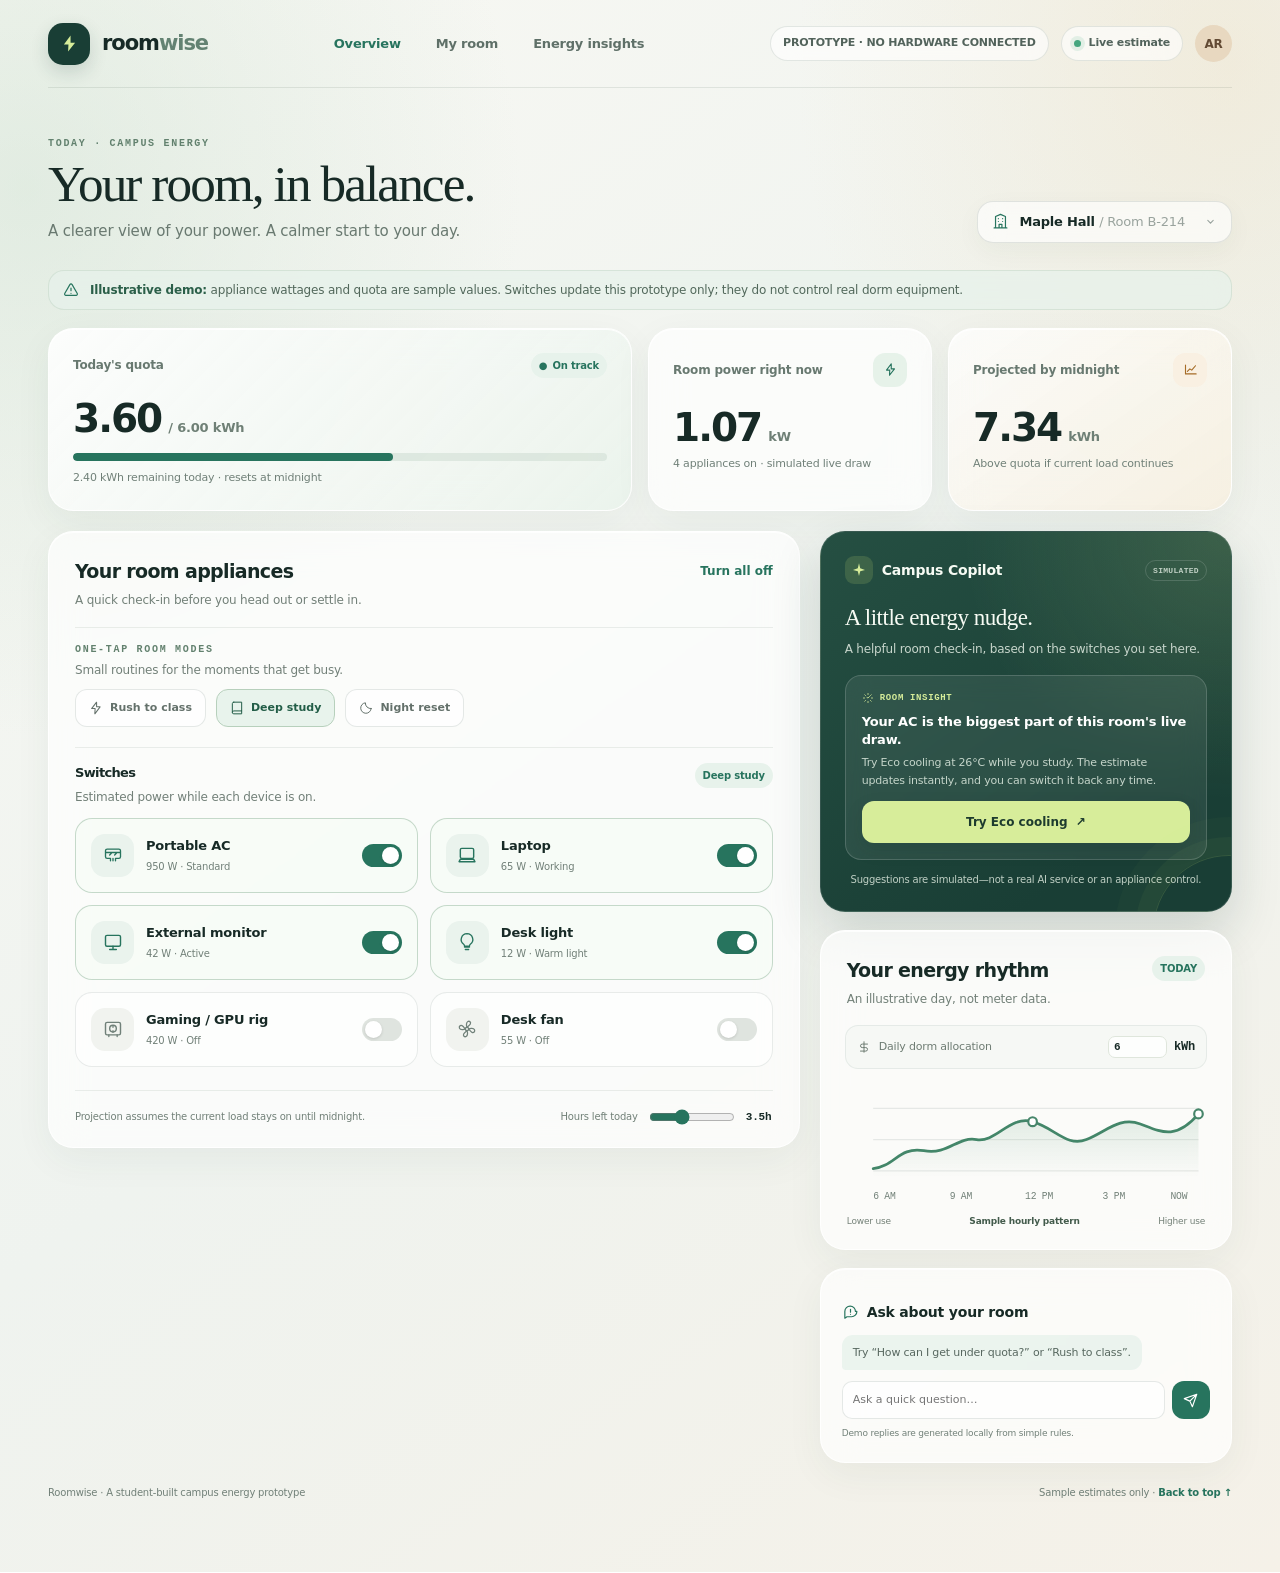
==== commit db09a37a: "Refresh campus dashboard visual design Co-authored-by: Copilot App <223556219+Copilot@users.noreply." ====
--- a/smart_campus.html
+++ b/smart_campus.html
@@ -314,6 +314,256 @@
     }
     @media (prefers-reduced-motion: reduce) {
       *, *::before, *::after { scroll-behavior: auto !important; animation-duration: .01ms !important; transition-duration: .01ms !important; }
+    }
+
+    :root {
+      --paper: #f3f5f2;
+      --surface: rgba(255, 255, 255, .76);
+      --ink: #172a26;
+      --muted: #64736d;
+      --line: rgba(46, 75, 63, .12);
+      --green: #27745e;
+      --green-dark: #193e35;
+      --green-soft: #e7f2eb;
+      --lime: #d7ed9a;
+      --shadow: 0 24px 70px rgba(34, 62, 49, .09);
+      --radius: 25px;
+      --font: "Aptos", "Segoe UI", system-ui, sans-serif;
+      --display: "Iowan Old Style", "Palatino Linotype", "Book Antiqua", Georgia, serif;
+    }
+
+    body {
+      background:
+        radial-gradient(ellipse at 2% 12%, rgba(196, 220, 202, .42), transparent 31rem),
+        radial-gradient(ellipse at 96% 4%, rgba(238, 222, 190, .4), transparent 27rem),
+        linear-gradient(145deg, #f8f8f3 0%, #eff3ef 52%, #f5f1e8 100%);
+      letter-spacing: -.012em;
+    }
+    .shell { max-width: 1360px; padding: 0 48px 72px; }
+    .topbar {
+      height: 88px;
+      border-bottom-color: rgba(30, 58, 46, .1);
+    }
+    .brand-mark {
+      width: 42px; height: 42px; border-radius: 15px;
+      box-shadow: 0 7px 18px rgba(25, 62, 53, .16);
+    }
+    .brand-name { font-size: 21px; letter-spacing: -1.05px; }
+    .brand-name span { color: #638272; }
+    .nav-links { gap: 35px; }
+    .nav-links a { font-size: 13px; color: #5f7068; }
+    .nav-links a:hover, .nav-links a[aria-current="page"] { color: var(--green); }
+    .live-pill, .demo-pill {
+      border-color: rgba(46, 75, 63, .12);
+      background: rgba(255,255,255,.62);
+      backdrop-filter: blur(14px);
+      -webkit-backdrop-filter: blur(14px);
+      font-size: 11px;
+    }
+    .welcome { padding: 49px 0 27px; }
+    .eyebrow { color: #62816e; font-size: 10px; letter-spacing: 1.7px; }
+    h1 {
+      font-family: var(--display);
+      font-size: clamp(38px, 4vw, 56px);
+      font-weight: 500;
+      letter-spacing: -1.9px;
+      line-height: 1.02;
+    }
+    .welcome-copy { color: #697970; font-size: 15px; }
+    .room-select {
+      border-color: rgba(46, 75, 63, .13);
+      border-radius: 16px;
+      background: rgba(255,255,255,.62);
+      backdrop-filter: blur(12px);
+      -webkit-backdrop-filter: blur(12px);
+      box-shadow: 0 8px 26px rgba(34,62,49,.045);
+      font-size: 13px;
+    }
+    .notice {
+      border-color: rgba(94, 133, 103, .14);
+      border-radius: 16px;
+      background: rgba(231, 242, 235, .72);
+      color: #52685b;
+      font-size: 12px;
+      backdrop-filter: blur(12px);
+      -webkit-backdrop-filter: blur(12px);
+    }
+    .metric-grid {
+      grid-template-columns: repeat(12, minmax(0, 1fr));
+      gap: 16px;
+      margin-bottom: 20px;
+    }
+    .metric, .panel {
+      border: 1px solid rgba(255,255,255,.85);
+      background: rgba(255,255,255,.68);
+      box-shadow: 0 12px 38px rgba(37, 64, 51, .055), inset 0 1px 0 rgba(255,255,255,.8);
+      backdrop-filter: blur(18px);
+      -webkit-backdrop-filter: blur(18px);
+      transition: transform .28s cubic-bezier(.2,.8,.2,1), box-shadow .28s ease, border-color .28s ease;
+    }
+    .metric {
+      grid-column: span 3;
+      min-height: 178px;
+      border-radius: var(--radius);
+      padding: 24px;
+    }
+    .metric:first-child {
+      grid-column: span 6;
+      background: linear-gradient(135deg, rgba(255,255,255,.88), rgba(233,243,235,.78));
+    }
+    .metric-projection { background: linear-gradient(145deg, rgba(255,255,255,.74), rgba(247,239,222,.78)); }
+    .metric:hover, .panel:hover {
+      transform: translateY(-3px);
+      border-color: rgba(90, 133, 104, .28);
+      box-shadow: 0 20px 46px rgba(37, 64, 51, .09), inset 0 1px 0 rgba(255,255,255,.9);
+    }
+    .metric-label { color: #687970; font-size: 12px; }
+    .metric-icon { width: 34px; height: 34px; border-radius: 12px; background: rgba(226,239,229,.8); }
+    .metric-main { margin-top: 21px; }
+    .metric-value { font-size: 39px; font-weight: 650; letter-spacing: -2px; }
+    .metric-unit { color: #6f8076; font-size: 13px; }
+    .metric-note { color: #708078; font-size: 11px; }
+    .budget-track { height: 8px; background: rgba(213,225,215,.7); }
+    .metric-tag { font-size: 10px; }
+    .dashboard-grid {
+      grid-template-columns: minmax(0, 1.55fr) minmax(300px, .85fr);
+      gap: 20px;
+    }
+    .panel { border-radius: var(--radius); }
+    .panel-head { padding: 25px 26px 18px; }
+    .panel-title { font-size: 19px; font-weight: 680; letter-spacing: -.65px; }
+    .panel-subtitle { color: #728078; font-size: 12px; }
+    .text-button { font-size: 12px; }
+    .section-rule { margin: 0 26px; background: rgba(46,75,63,.09); }
+    .mode-row { gap: 10px; padding: 0 26px 20px; }
+    .mode-button {
+      border-color: rgba(46,75,63,.12);
+      border-radius: 12px;
+      background: rgba(255,255,255,.68);
+      padding: 10px 13px;
+      font-size: 11px;
+    }
+    .mode-button:hover { box-shadow: 0 7px 18px rgba(39,116,94,.1); }
+    .mode-button[aria-pressed="true"] { border-color: #b7d0bc; background: rgba(231,242,235,.92); }
+    .device-list { gap: 12px; padding: 0 26px 23px; }
+    .device {
+      border-color: rgba(46,75,63,.1);
+      border-radius: 17px;
+      background: rgba(255,255,255,.6);
+      padding: 15px;
+      transition: transform .22s ease, border-color .22s ease, background .22s ease, box-shadow .22s ease;
+    }
+    .device:hover { transform: translateY(-2px); box-shadow: 0 9px 22px rgba(37,64,51,.065); }
+    .device[data-on="true"] { border-color: rgba(101,151,115,.35); background: rgba(247,252,247,.8); }
+    .device-icon { width: 43px; height: 43px; border-radius: 14px; }
+    .device-name { font-size: 13px; font-weight: 700; }
+    .device-meta { color: #718078; font-size: 10px; }
+    .switch { width: 40px; height: 23px; }
+    .switch::after { width: 17px; height: 17px; }
+    .switch[aria-checked="true"]::after { transform: translateX(17px); }
+    .control-foot { margin: 0 26px; padding: 16px 0 20px; border-top-color: rgba(46,75,63,.09); }
+    .control-foot p, .remaining-control label { color: #718078; font-size: 10px; }
+    .hours-value { font-size: 11px; }
+    .side-stack { gap: 18px; }
+    .copilot {
+      padding: 24px;
+      border: 1px solid rgba(255,255,255,.12);
+      border-radius: var(--radius);
+      background:
+        radial-gradient(circle at 100% 0%, rgba(215,237,154,.16), transparent 48%),
+        linear-gradient(145deg, #254f42, #193e35 78%);
+      box-shadow: 0 20px 48px rgba(25,62,53,.17);
+      transition: transform .28s cubic-bezier(.2,.8,.2,1), box-shadow .28s ease;
+    }
+    .copilot:hover { transform: translateY(-3px); box-shadow: 0 25px 54px rgba(25,62,53,.2); }
+    .copilot-brand { font-size: 14px; }
+    .copilot h2 { font-family: var(--display); font-size: 23px; font-weight: 500; }
+    .copilot-copy { color: #c8d6cc; font-size: 12px; }
+    .insight-card {
+      padding: 16px;
+      border-color: rgba(255,255,255,.16);
+      border-radius: 16px;
+      background: rgba(255,255,255,.075);
+      backdrop-filter: blur(12px);
+      -webkit-backdrop-filter: blur(12px);
+    }
+    .insight-label { font-size: 9px; }
+    .insight-card h3 { font-size: 13px; }
+    .insight-card p { color: #c5d5ca; font-size: 11px; }
+    .apply-button {
+      min-height: 42px;
+      border-radius: 12px;
+      font-size: 12px;
+      box-shadow: 0 7px 18px rgba(10,30,22,.12);
+    }
+    .apply-button:hover { transform: translateY(-2px); box-shadow: 0 10px 22px rgba(10,30,22,.18); }
+    .copilot-foot { color: #c0d0c5; font-size: 10px; }
+    .quota-panel { padding-bottom: 21px; }
+    .quota-head { padding-bottom: 17px; }
+    .quota-set {
+      margin: 0 24px 17px;
+      border: 1px solid rgba(46,75,63,.08);
+      border-radius: 13px;
+      background: rgba(245,248,243,.76);
+      color: #6e7c73;
+      font-size: 11px;
+    }
+    .quota-set strong { font-size: 12px; }
+    .quota-set input { background: rgba(255,255,255,.8); font-size: 11px; }
+    .chart-wrap { padding: 0 22px; }
+    .chart { height: 125px; }
+    .chart-label { fill: #718078; font-size: 9px; }
+    .chart-grid { stroke: rgba(46,75,63,.1); }
+    .chart-line { stroke: #438669; stroke-width: 2.5; }
+    .chart-caption { color: #748178; font-size: 9px; }
+    .chart-caption strong { color: #435b4c; }
+    .copilot-chat { padding: 21px; }
+    .chat-title { font-size: 14px; }
+    .chat-message { font-size: 11px; }
+    .chat-message.assistant { background: rgba(231,242,235,.8); }
+    .chat-form input { border-color: rgba(46,75,63,.12); background: rgba(255,255,255,.72); font-size: 11px; }
+    .chat-form button { width: 38px; height: 38px; border-radius: 12px; transition: transform .2s ease, background .2s ease; }
+    .chat-form button:hover { transform: translateY(-2px); background: #1d5b48; }
+    .chat-disclaimer { color: #718078; font-size: 9px; }
+    .toast { border-radius: 14px; font-size: 12px; }
+    footer { color: #718078; font-size: 10px; }
+
+    @media (max-width: 1000px) {
+      .shell { padding: 0 28px 56px; }
+      .dashboard-grid { grid-template-columns: minmax(0,1.25fr) minmax(280px,.9fr); }
+      .metric:first-child { grid-column: span 5; }
+      .metric { grid-column: span 3; }
+      .device-list { grid-template-columns: 1fr; }
+    }
+    @media (max-width: 760px) {
+      .shell { padding: 0 18px 40px; }
+      .topbar { height: 72px; }
+      .welcome { padding: 34px 0 22px; }
+      h1 { font-size: 39px; }
+      .welcome-copy { font-size: 14px; }
+      .metric-grid { grid-template-columns: repeat(2, minmax(0,1fr)); gap: 11px; }
+      .metric, .metric:first-child { grid-column: span 1; min-height: 154px; padding: 18px; border-radius: 20px; }
+      .metric:first-child { grid-column: 1 / -1; }
+      .metric-value { font-size: 34px; }
+      .dashboard-grid { grid-template-columns: 1fr; gap: 15px; }
+      .panel-head { padding: 21px 19px 15px; }
+      .section-rule { margin: 0 19px; }
+      .mode-row { padding: 0 19px 17px; }
+      .device-list { grid-template-columns: repeat(2,minmax(0,1fr)); padding: 0 19px 19px; }
+      .control-foot { margin: 0 19px; }
+      .copilot { padding: 21px; }
+      .quota-set { margin-right: 19px; margin-left: 19px; }
+      .chart-wrap { padding: 0 17px; }
+    }
+    @media (max-width: 410px) {
+      .shell { padding-right: 14px; padding-left: 14px; }
+      .metric, .metric:first-child { padding: 15px; }
+      .metric:first-child { grid-column: 1 / -1; }
+      .metric-value { font-size: 30px; }
+      .device-list { grid-template-columns: 1fr; }
+      .welcome { gap: 18px; }
+      h1 { font-size: 35px; }
+      footer { flex-direction: column; }
     }
   </style>
 </head>
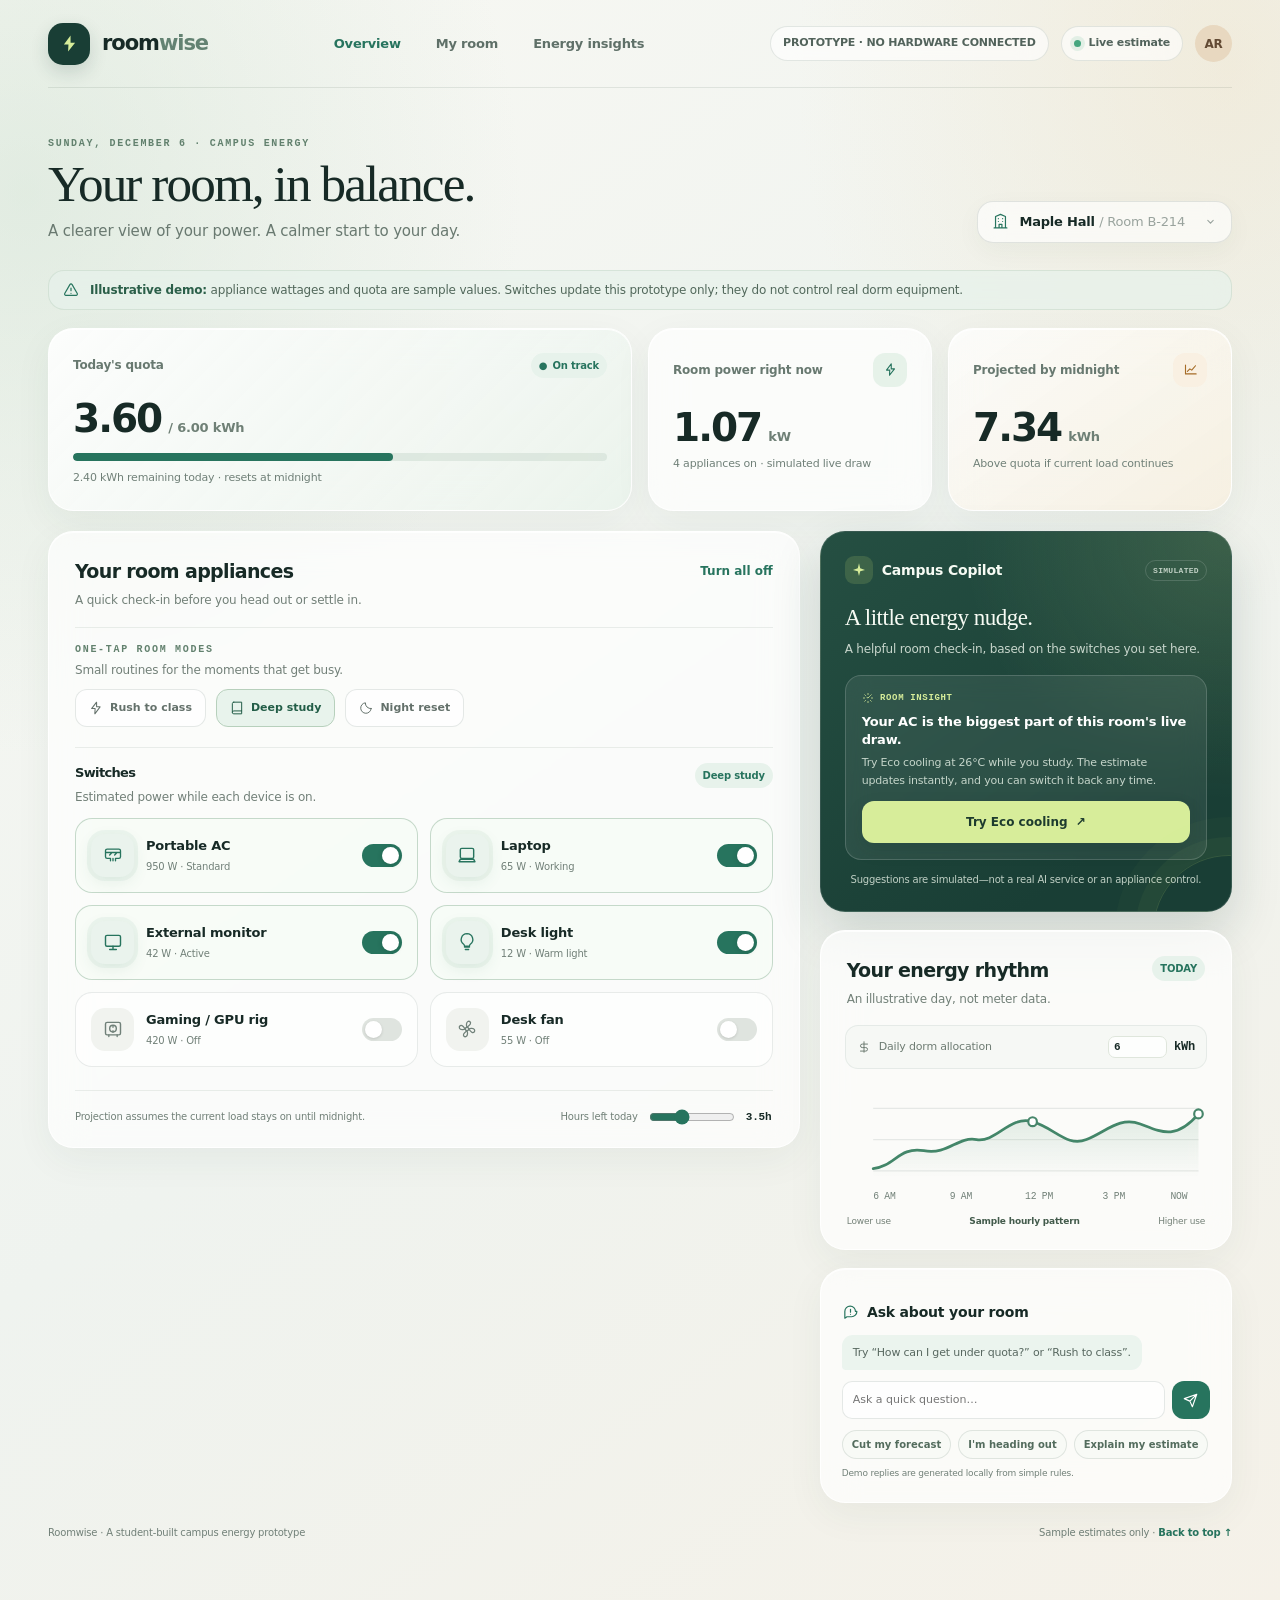
==== commit a90c0fec: "Add interactive campus dashboard details Co-authored-by: Copilot App <223556219+Copilot@users.norepl" ====
--- a/smart_campus.html
+++ b/smart_campus.html
@@ -564,6 +564,64 @@
       .welcome { gap: 18px; }
       h1 { font-size: 35px; }
       footer { flex-direction: column; }
+    }
+    .metric, .device, .mode-button, .switch, .text-button, .chat-form button {
+      -webkit-tap-highlight-color: transparent;
+    }
+    .metric-value {
+      display: inline-block;
+      transform-origin: left center;
+    }
+    .metric-value.is-updating { animation: value-nudge .38s cubic-bezier(.2,.8,.2,1); }
+    @keyframes value-nudge {
+      0% { opacity: .58; transform: translateY(5px) scale(.98); }
+      100% { opacity: 1; transform: translateY(0) scale(1); }
+    }
+    .device[data-on="true"] .device-icon {
+      box-shadow: 0 0 0 4px rgba(90, 151, 110, .08), 0 5px 16px rgba(61, 127, 86, .1);
+      transition: box-shadow .25s ease, color .25s ease, background .25s ease;
+    }
+    .device[data-on="true"] .switch::after { box-shadow: 0 1px 5px rgba(20, 54, 37, .22); }
+    .switch:active::after { width: 20px; }
+    .mode-button:active, .apply-button:active, .text-button:active, .chat-form button:active {
+      transform: scale(.97);
+    }
+    .quick-prompts { display: flex; flex-wrap: wrap; gap: 7px; margin-top: 11px; }
+    .prompt-chip {
+      border: 1px solid rgba(46,75,63,.12);
+      border-radius: 999px;
+      padding: 6px 9px;
+      background: rgba(247,249,245,.8);
+      color: #536c5d;
+      font-size: 10px;
+      font-weight: 650;
+      cursor: pointer;
+      transition: transform .2s ease, border-color .2s ease, background .2s ease, box-shadow .2s ease;
+    }
+    .prompt-chip:hover {
+      transform: translateY(-2px);
+      border-color: rgba(66,128,92,.35);
+      background: #edf5ed;
+      box-shadow: 0 5px 14px rgba(37, 88, 59, .08);
+    }
+    .prompt-chip:active { transform: scale(.97); }
+    .chat-message { animation: message-in .24s cubic-bezier(.2,.8,.2,1) both; }
+    @keyframes message-in {
+      from { opacity: 0; transform: translateY(5px); }
+      to { opacity: 1; transform: translateY(0); }
+    }
+    .pulse { animation: live-pulse 2.4s ease-in-out infinite; }
+    @keyframes live-pulse {
+      0%, 100% { box-shadow: 0 0 0 4px rgba(67,166,126,.13); }
+      50% { box-shadow: 0 0 0 7px rgba(67,166,126,.045); }
+    }
+    @media (max-width: 410px) {
+      .quick-prompts { gap: 6px; }
+      .prompt-chip { font-size: 9px; }
+    }
+    @media (prefers-reduced-motion: reduce) {
+      .pulse { animation: none; }
+      .chat-message { animation: none; }
     }
   </style>
 </head>
@@ -780,6 +838,11 @@
               <input id="chatInput" type="text" maxlength="160" placeholder="Ask a quick question…" autocomplete="off" />
               <button type="submit" aria-label="Send question"><svg width="15" height="15" viewBox="0 0 24 24" fill="none" aria-hidden="true"><path d="m22 2-7 20-4-9-9-4 20-7ZM22 2 11 13" stroke="currentColor" stroke-width="1.8" stroke-linecap="round" stroke-linejoin="round"/></svg></button>
             </form>
+            <div class="quick-prompts" aria-label="Suggested questions">
+              <button class="prompt-chip" type="button" data-question="How can I get under quota?">Cut my forecast</button>
+              <button class="prompt-chip" type="button" data-question="Rush to class">I'm heading out</button>
+              <button class="prompt-chip" type="button" data-question="Why is my AC using so much power?">Explain my estimate</button>
+            </div>
             <p class="chat-disclaimer">Demo replies are generated locally from simple rules.</p>
           </section>
         </aside>
@@ -813,8 +876,21 @@
       let ecoMode = false;
       let activeMode = "study";
       let toastTimer;
+      $("#currentDate").textContent = new Intl.DateTimeFormat("en-US", {
+        weekday: "long",
+        month: "long",
+        day: "numeric"
+      }).format(new Date()).toUpperCase();
 
       const format = (number) => number.toFixed(2);
+      function setAnimatedValue(selector, value) {
+        const element = $(selector);
+        const text = String(value);
+        if (element.textContent === text) return;
+        element.textContent = text;
+        element.classList.remove("is-updating");
+        requestAnimationFrame(() => element.classList.add("is-updating"));
+      }
       const liveWatts = () => Object.values(devices).reduce(
         (sum, device) => sum + (device.on ? (device.ecoWatts && ecoMode ? device.ecoWatts : device.watts) : 0),
         0
@@ -877,9 +953,9 @@
         $("#usedValue").textContent = format(usedToday);
         $("#quotaValue").textContent = format(quota);
         $("#remainingValue").textContent = format(Math.max(0, quota - usedToday));
-        $("#liveValue").textContent = (loadKw).toFixed(2);
+        setAnimatedValue("#liveValue", loadKw.toFixed(2));
         $("#activeCount").textContent = Object.values(devices).filter((device) => device.on).length;
-        $("#projectedValue").textContent = format(projected);
+        setAnimatedValue("#projectedValue", format(projected));
         $("#hoursValue").textContent = hours.toFixed(1);
         fill.style.width = `${usedPercent}%`;
         $("#budgetProgress").setAttribute("aria-valuenow", format(usedToday));
@@ -1009,11 +1085,6 @@
             devices.ac.setting = "Eco · 26°C";
             $("#modeStatus").textContent = "Custom setup · Eco";
             modeButtons.forEach((button) => button.setAttribute("aria-pressed", "false"));
-            $("#currentDate").textContent = new Intl.DateTimeFormat("en-US", {
-              weekday: "long",
-              month: "long",
-              day: "numeric"
-            }).format(new Date()).toUpperCase();
             updateDashboard();
             return `Eco cooling lowers this sample's estimated room draw. Forecast: ${format(usedToday + liveWatts() / 1000 * Number(hoursSlider.value))} of ${format(quota)} kWh.`;
           }
@@ -1035,6 +1106,12 @@
         const reply = localReply(question);
         setTimeout(() => addMessage(reply, "assistant"), 220);
       });
+      document.querySelectorAll("[data-question]").forEach((button) => {
+        button.addEventListener("click", () => {
+          chatInput.value = button.dataset.question;
+          chatForm.requestSubmit();
+        });
+      });
 
       updateDashboard();
     })();
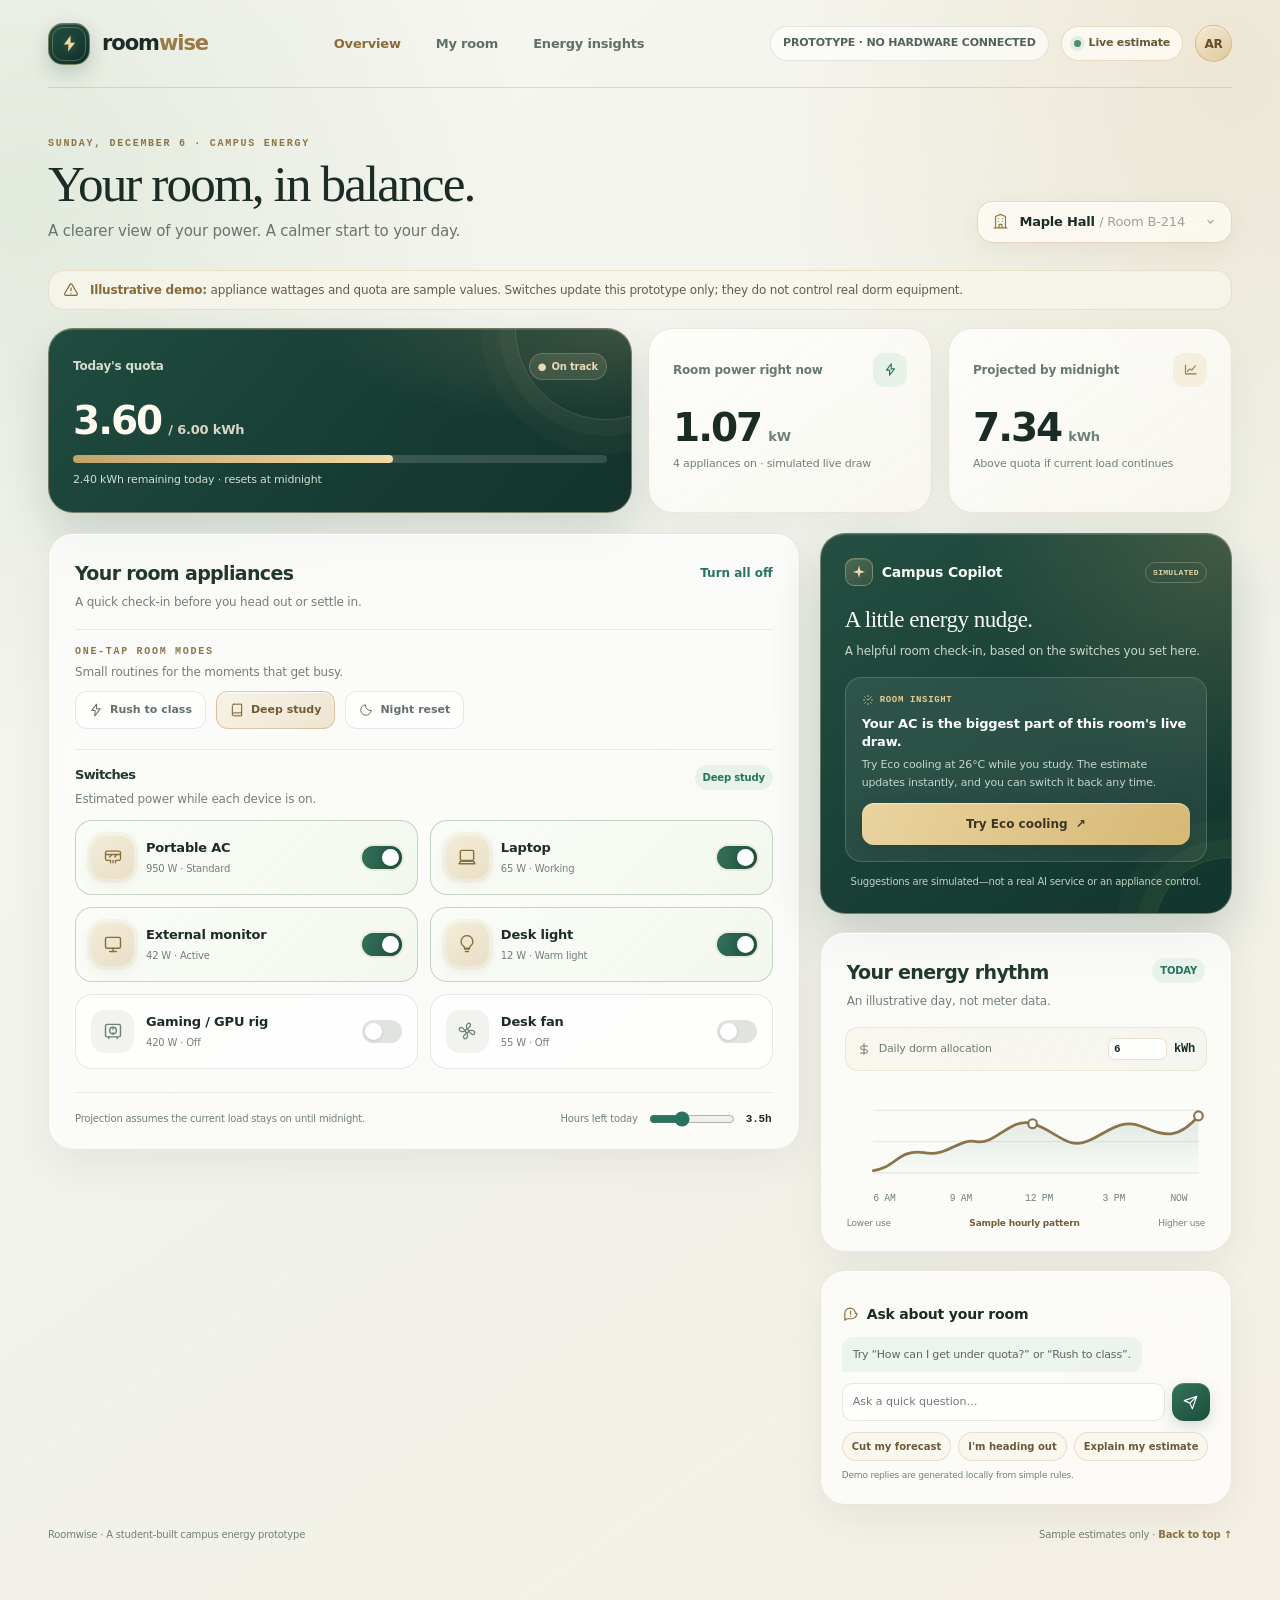
==== commit b0316bec: "Refine campus dashboard with royal styling Co-authored-by: Copilot App <223556219+Copilot@users.nore" ====
--- a/smart_campus.html
+++ b/smart_campus.html
@@ -622,6 +622,205 @@
     @media (prefers-reduced-motion: reduce) {
       .pulse { animation: none; }
       .chat-message { animation: none; }
+    }
+    :root {
+      --royal: #173c34;
+      --royal-deep: #102f29;
+      --gold: #b99559;
+      --gold-light: #ead9b4;
+      --gold-wash: #f5eedf;
+      --ink: #1b2c26;
+    }
+    body {
+      background:
+        radial-gradient(ellipse at 2% 12%, rgba(201, 218, 198, .44), transparent 31rem),
+        radial-gradient(ellipse at 96% 4%, rgba(227, 208, 168, .35), transparent 29rem),
+        linear-gradient(145deg, #f8f7f1 0%, #f0f2eb 52%, #f5f0e5 100%);
+    }
+    .topbar { border-bottom-color: rgba(130, 105, 61, .2); }
+    .brand-mark {
+      position: relative;
+      overflow: hidden;
+      color: #f0d99f;
+      background: linear-gradient(145deg, #214f42, var(--royal-deep));
+      border: 1px solid rgba(218, 190, 132, .48);
+      box-shadow: 0 8px 20px rgba(23, 60, 52, .2), inset 0 1px 0 rgba(255,255,255,.16);
+    }
+    .brand-mark::after {
+      content: "";
+      position: absolute;
+      inset: 3px;
+      border: 1px solid rgba(234,217,180,.28);
+      border-radius: 11px;
+      pointer-events: none;
+    }
+    .brand-mark svg { filter: drop-shadow(0 1px 4px rgba(234,217,180,.28)); }
+    .brand-name span { color: #9a7944; }
+    .nav-links a[aria-current="page"] { color: #8c6c39; }
+    .nav-links a:hover { color: #8c6c39; }
+    .live-pill {
+      border-color: rgba(185,149,89,.3);
+      background: rgba(255,253,247,.76);
+      color: #685735;
+    }
+    .pulse { background: #4a8f70; }
+    .avatar {
+      border: 1px solid rgba(185,149,89,.48);
+      background: linear-gradient(145deg, #f5ead2, #dfc99e);
+      color: #624d2c;
+      box-shadow: inset 0 1px 0 rgba(255,255,255,.75);
+    }
+    .eyebrow { color: #8d7449; }
+    .welcome-copy { color: #68756c; }
+    .room-select {
+      border-color: rgba(185,149,89,.34);
+      background: rgba(255,253,247,.72);
+      box-shadow: 0 8px 25px rgba(74,61,36,.06), inset 0 1px 0 rgba(255,255,255,.8);
+    }
+    .room-select svg { color: #987744; }
+    .notice {
+      border-color: rgba(185,149,89,.22);
+      background: rgba(249,246,236,.76);
+      color: #645c4b;
+    }
+    .notice strong, .notice svg { color: #866a3b; }
+    .metric:first-child {
+      isolation: isolate;
+      border: 1px solid rgba(231,210,163,.42);
+      background:
+        radial-gradient(ellipse at 100% 0%, rgba(220,190,126,.19), transparent 38%),
+        linear-gradient(132deg, #214c40 0%, #173c34 58%, #14342d 100%);
+      box-shadow: 0 20px 46px rgba(20,54,44,.16), inset 0 1px 0 rgba(255,255,255,.14);
+      color: #fbf8ef;
+    }
+    .metric:first-child::after {
+      content: "";
+      position: absolute;
+      z-index: -1;
+      width: 180px;
+      height: 180px;
+      right: -66px;
+      top: -91px;
+      border: 1px solid rgba(232,211,167,.18);
+      border-radius: 50%;
+      box-shadow: 0 0 0 16px rgba(232,211,167,.035), 0 0 0 34px rgba(232,211,167,.025);
+      pointer-events: none;
+    }
+    .metric:first-child .metric-label,
+    .metric:first-child .metric-note { color: #d3ddcf; }
+    .metric:first-child .metric-value { color: #fffaf0; }
+    .metric:first-child .metric-unit { color: #d9d4c3; }
+    .metric:first-child .metric-tag {
+      color: #ead9b4;
+      background: rgba(232,211,167,.13);
+      border: 1px solid rgba(232,211,167,.23);
+    }
+    .metric:first-child .budget-track { background: rgba(255,255,255,.14); }
+    .metric:first-child .budget-fill {
+      background: linear-gradient(90deg, #c5a36b, #f0d9a5);
+      box-shadow: 0 0 14px rgba(226,194,128,.25);
+    }
+    .metric:first-child.is-warning .budget-fill { background: #e9c27f; }
+    .metric:first-child.is-danger .budget-fill { background: #df9b7d; }
+    .metric:first-child .metric-tag.warning {
+      color: #f3d9a3;
+      background: rgba(185,149,89,.18);
+      border-color: rgba(234,217,180,.3);
+    }
+    .metric:first-child .metric-tag.danger {
+      color: #ffd3bd;
+      background: rgba(200,83,72,.19);
+      border-color: rgba(255,211,189,.25);
+    }
+    .metric:not(:first-child) {
+      border-color: rgba(173,146,99,.2);
+      background: linear-gradient(145deg, rgba(255,255,255,.81), rgba(250,248,241,.76));
+    }
+    .metric-projection .metric-icon {
+      color: #967542;
+      background: rgba(234,217,180,.34);
+    }
+    .panel {
+      border-color: rgba(173,146,99,.2);
+      box-shadow: 0 14px 40px rgba(54,58,43,.065), inset 0 1px 0 rgba(255,255,255,.92);
+    }
+    .panel-title { color: #21382e; }
+    .section-rule { background: rgba(145,119,70,.15); }
+    .mode-button[aria-pressed="true"] {
+      border-color: rgba(185,149,89,.48);
+      background: linear-gradient(145deg, #f8f3e7, #eee5d1);
+      color: #735a31;
+      box-shadow: inset 0 1px 0 rgba(255,255,255,.9);
+    }
+    .mode-button:hover { border-color: rgba(185,149,89,.5); color: #735a31; }
+    .device { border-color: rgba(130,135,112,.18); }
+    .device[data-on="true"] {
+      border-color: rgba(113,148,114,.38);
+      background: linear-gradient(135deg, rgba(250,253,247,.94), rgba(240,246,236,.85));
+    }
+    .device[data-on="true"] .device-icon {
+      color: #896f3e;
+      background: linear-gradient(145deg, #f4ecd9, #e9dfc5);
+      box-shadow: 0 0 0 4px rgba(185,149,89,.08), 0 5px 16px rgba(113,91,49,.09);
+    }
+    .switch[aria-checked="true"] {
+      background: linear-gradient(110deg, #34725b, #1d503f);
+      box-shadow: inset 0 1px 2px rgba(13,44,32,.16), 0 0 0 2px rgba(185,149,89,.14);
+    }
+    .copilot {
+      border-color: rgba(232,211,167,.38);
+      background:
+        radial-gradient(circle at 100% 0%, rgba(218,185,119,.2), transparent 46%),
+        linear-gradient(145deg, #254f42 0%, #183e35 60%, #12352d 100%);
+      box-shadow: 0 22px 50px rgba(23,60,52,.2), inset 0 1px 0 rgba(255,255,255,.13);
+    }
+    .copilot-star {
+      border: 1px solid rgba(234,217,180,.35);
+      background: linear-gradient(145deg, rgba(228,202,148,.22), rgba(185,149,89,.12));
+      color: #f0d9a7;
+      box-shadow: inset 0 1px 0 rgba(255,255,255,.12);
+    }
+    .sim-tag {
+      border-color: rgba(234,217,180,.28);
+      color: #e3d3ad;
+    }
+    .insight-label { color: #e7cc91; }
+    .apply-button {
+      background: linear-gradient(115deg, #e9d39f, #d6b875);
+      color: #3d3525;
+      box-shadow: 0 7px 18px rgba(10,30,22,.15), inset 0 1px 0 rgba(255,255,255,.45);
+    }
+    .apply-button:hover { background: linear-gradient(115deg, #f2dfb3, #dfc488); }
+    .quota-set {
+      border-color: rgba(185,149,89,.18);
+      background: linear-gradient(120deg, rgba(248,245,236,.86), rgba(243,245,237,.78));
+    }
+    .quota-set input { border-color: rgba(185,149,89,.28); }
+    .chart-line { stroke: #8b744b; }
+    .chart-point { stroke: #8b744b; }
+    .chart-caption strong { color: #765d35; }
+    .chat-title svg, footer a { color: #8a7041; }
+    .chat-message.user { background: linear-gradient(120deg, #39715a, #245540); }
+    .prompt-chip {
+      border-color: rgba(185,149,89,.25);
+      background: rgba(249,246,237,.82);
+      color: #6c5938;
+    }
+    .prompt-chip:hover {
+      border-color: rgba(185,149,89,.52);
+      background: #f4eddd;
+      box-shadow: 0 5px 14px rgba(101,78,40,.09);
+    }
+    .chat-form button {
+      background: linear-gradient(145deg, #34745b, #1b4c3b);
+      box-shadow: 0 5px 14px rgba(25,62,53,.17), inset 0 1px 0 rgba(255,255,255,.15);
+    }
+    .toast { background: linear-gradient(135deg, #244c3f, #17392f); }
+    @media (prefers-reduced-transparency: reduce) {
+      .metric, .panel, .live-pill, .demo-pill, .room-select, .notice, .insight-card {
+        backdrop-filter: none;
+        -webkit-backdrop-filter: none;
+      }
     }
   </style>
 </head>
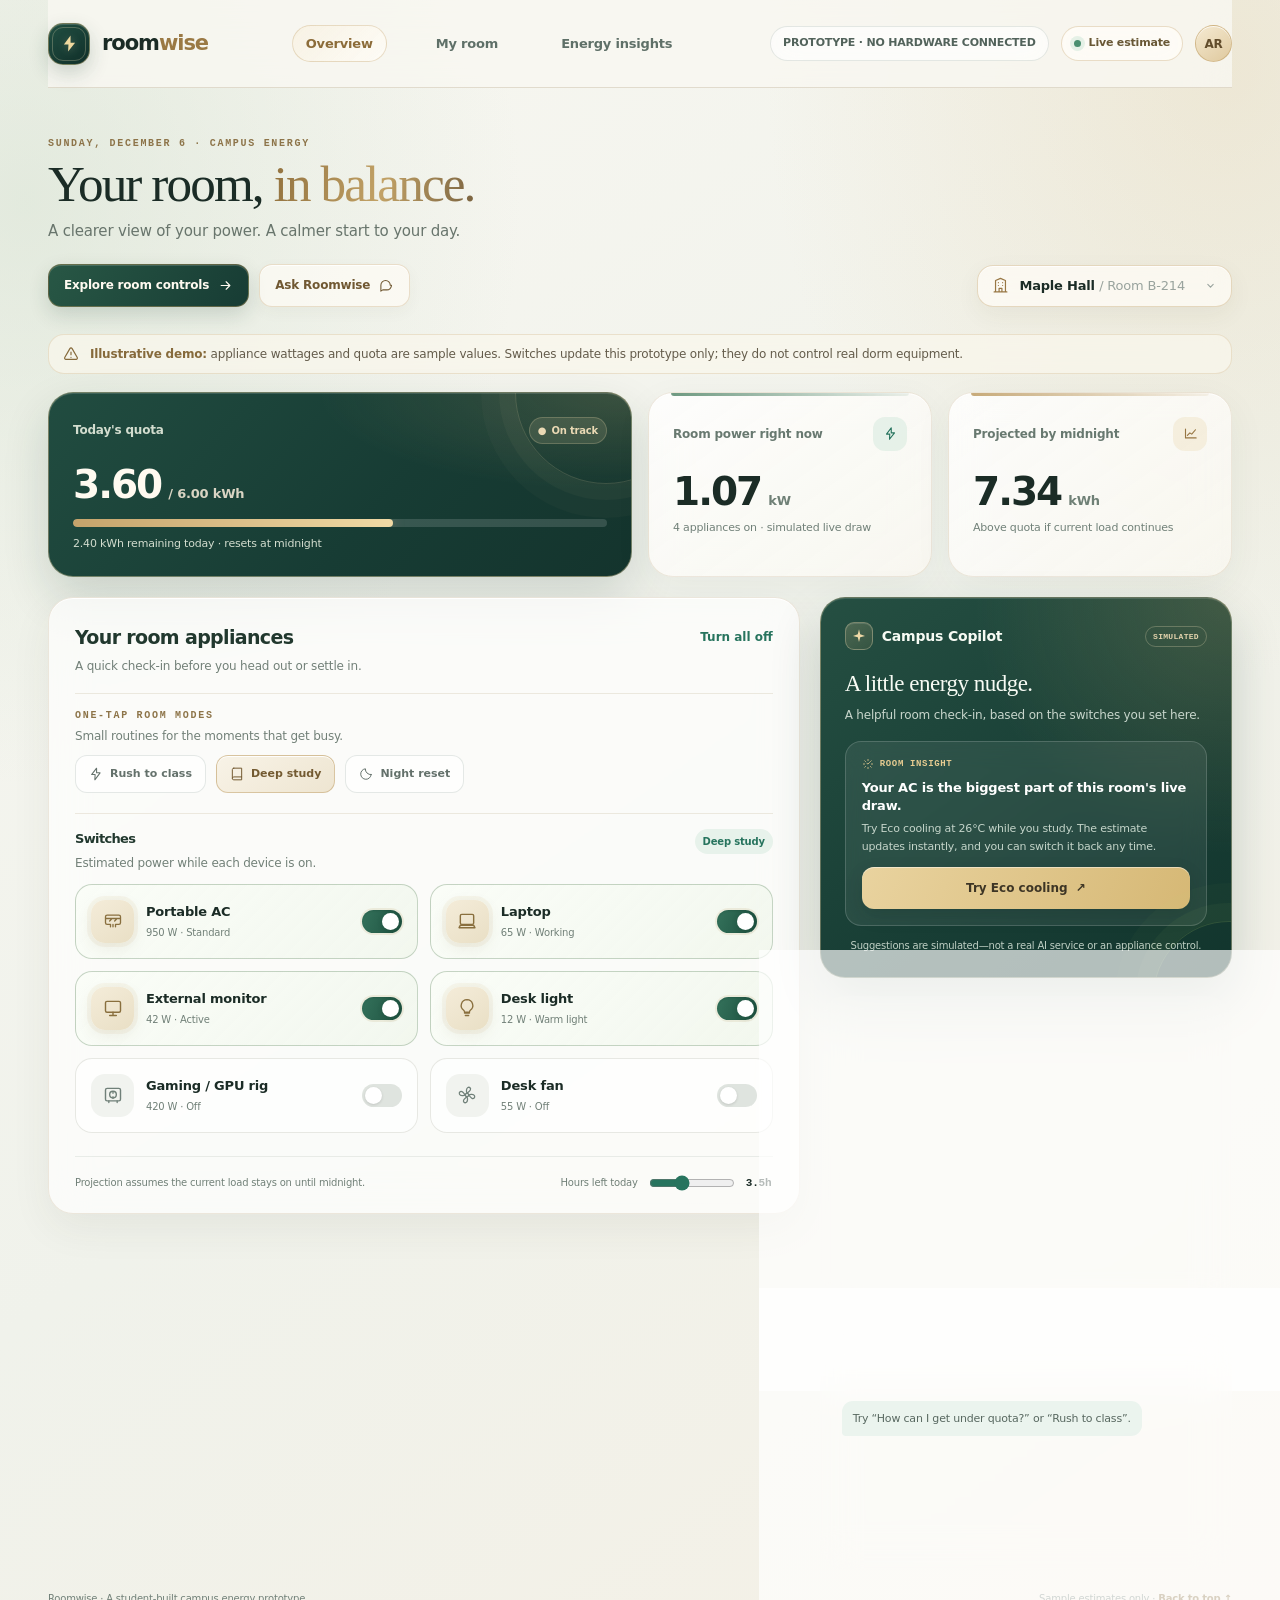
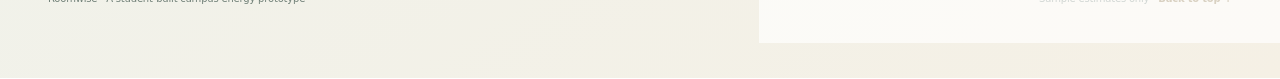
==== commit 41ec908a: "Merge SmartCampus visual direction into Roomwise Co-authored-by: Copilot App <223556219+Copilot@user" ====
--- a/smart_campus.html
+++ b/smart_campus.html
@@ -822,6 +822,109 @@
         -webkit-backdrop-filter: none;
       }
     }
+    .topbar {
+      position: sticky;
+      top: 0;
+      z-index: 15;
+      background: rgba(248,247,241,.84);
+      backdrop-filter: blur(20px);
+      -webkit-backdrop-filter: blur(20px);
+    }
+    .nav-links a {
+      border: 1px solid transparent;
+      border-radius: 999px;
+      padding: 8px 13px;
+      transition: color .2s ease, background .2s ease, border-color .2s ease, transform .2s ease;
+    }
+    .nav-links a:hover {
+      border-color: rgba(185,149,89,.2);
+      background: rgba(255,253,247,.7);
+      transform: translateY(-1px);
+    }
+    .nav-links a[aria-current="page"] {
+      border-color: rgba(185,149,89,.3);
+      background: linear-gradient(135deg, rgba(247,241,226,.9), rgba(255,253,247,.75));
+    }
+    .hero-accent {
+      background: linear-gradient(100deg, #92723f 0%, #c2a266 54%, #7a6340 100%);
+      color: #8d7449;
+    }
+    @supports (-webkit-background-clip: text) {
+      .hero-accent {
+        -webkit-background-clip: text;
+        background-clip: text;
+        color: transparent;
+        -webkit-text-fill-color: transparent;
+      }
+    }
+    .welcome-actions {
+      display: flex;
+      flex-wrap: wrap;
+      gap: 10px;
+      margin-top: 21px;
+    }
+    .welcome-action {
+      min-height: 43px;
+      display: inline-flex;
+      align-items: center;
+      justify-content: center;
+      gap: 9px;
+      padding: 10px 15px;
+      border: 1px solid rgba(185,149,89,.28);
+      border-radius: 13px;
+      color: #705832;
+      background: rgba(255,253,247,.68);
+      box-shadow: 0 5px 16px rgba(74,61,36,.045), inset 0 1px 0 rgba(255,255,255,.82);
+      text-decoration: none;
+      font-size: 12px;
+      font-weight: 700;
+      transition: transform .22s ease, border-color .22s ease, background .22s ease, box-shadow .22s ease;
+    }
+    .welcome-action.primary {
+      border-color: rgba(185,149,89,.44);
+      color: #fffaf0;
+      background: linear-gradient(120deg, #285745, #173c34);
+      box-shadow: 0 8px 20px rgba(23,60,52,.16), inset 0 1px 0 rgba(255,255,255,.16);
+    }
+    .welcome-action:hover {
+      transform: translateY(-2px);
+      border-color: rgba(185,149,89,.52);
+      background: #f7f1e4;
+      box-shadow: 0 9px 22px rgba(74,61,36,.09);
+    }
+    .welcome-action.primary:hover {
+      background: linear-gradient(120deg, #326950, #1d493d);
+      box-shadow: 0 11px 24px rgba(23,60,52,.22);
+    }
+    .welcome-action:active { transform: scale(.98); }
+    .welcome-action svg { flex: 0 0 auto; }
+    .metric:not(:first-child)::before {
+      content: "";
+      position: absolute;
+      inset: 0 22px auto;
+      height: 3px;
+      border-radius: 0 0 4px 4px;
+      background: linear-gradient(90deg, #4a8062, rgba(74,128,98,.12));
+      opacity: .8;
+    }
+    .metric-projection::before {
+      background: linear-gradient(90deg, #b99559, rgba(185,149,89,.12)) !important;
+    }
+    .metric:not(:first-child):hover::before { opacity: 1; }
+    #appliances, #insights, #chatInput { scroll-margin-top: 104px; }
+    @media (max-width: 760px) {
+      .welcome-actions { margin-top: 17px; }
+      .welcome-action { min-height: 41px; }
+      .topbar { background: rgba(248,247,241,.91); }
+    }
+    @media (max-width: 410px) {
+      .welcome-actions { width: 100%; }
+      .welcome-action { flex: 1 1 auto; padding: 9px 11px; }
+      .nav-links a { padding: 7px 10px; }
+    }
+    @media (prefers-reduced-transparency: reduce) {
+      .topbar { backdrop-filter: none; -webkit-backdrop-filter: none; }
+    }
   </style>
 </head>
 <body>
@@ -849,8 +952,18 @@
       <section class="welcome" aria-labelledby="welcome-title">
         <div>
           <p class="eyebrow"><span id="currentDate">TODAY</span> · CAMPUS ENERGY</p>
-          <h1 id="welcome-title">Your room, in balance.</h1>
+          <h1 id="welcome-title">Your room, <span class="hero-accent">in balance.</span></h1>
           <p class="welcome-copy">A clearer view of your power. A calmer start to your day.</p>
+          <div class="welcome-actions" aria-label="Quick actions">
+            <a class="welcome-action primary" href="#appliances">
+              Explore room controls
+              <svg width="15" height="15" viewBox="0 0 24 24" fill="none" aria-hidden="true"><path d="M5 12h14m-6-6 6 6-6 6" stroke="currentColor" stroke-width="1.8" stroke-linecap="round" stroke-linejoin="round"/></svg>
+            </a>
+            <a class="welcome-action" href="#chatInput">
+              Ask Roomwise
+              <svg width="15" height="15" viewBox="0 0 24 24" fill="none" aria-hidden="true"><path d="M20 11.5a7.5 7.5 0 0 1-7.5 7.5H6l-3 2v-9.5a7.5 7.5 0 1 1 15 0Z" stroke="currentColor" stroke-width="1.7" stroke-linecap="round" stroke-linejoin="round"/></svg>
+            </a>
+          </div>
         </div>
         <div class="room-select" aria-label="Selected room: Maple Hall, room B-214">
           <svg width="17" height="17" viewBox="0 0 24 24" fill="none" aria-hidden="true"><path d="M3 21h18M5 21V5l7-3 7 3v16M9 8h.01M15 8h.01M9 12h.01M15 12h.01M10 21v-5h4v5" stroke="currentColor" stroke-width="1.7" stroke-linecap="round" stroke-linejoin="round"/></svg>
